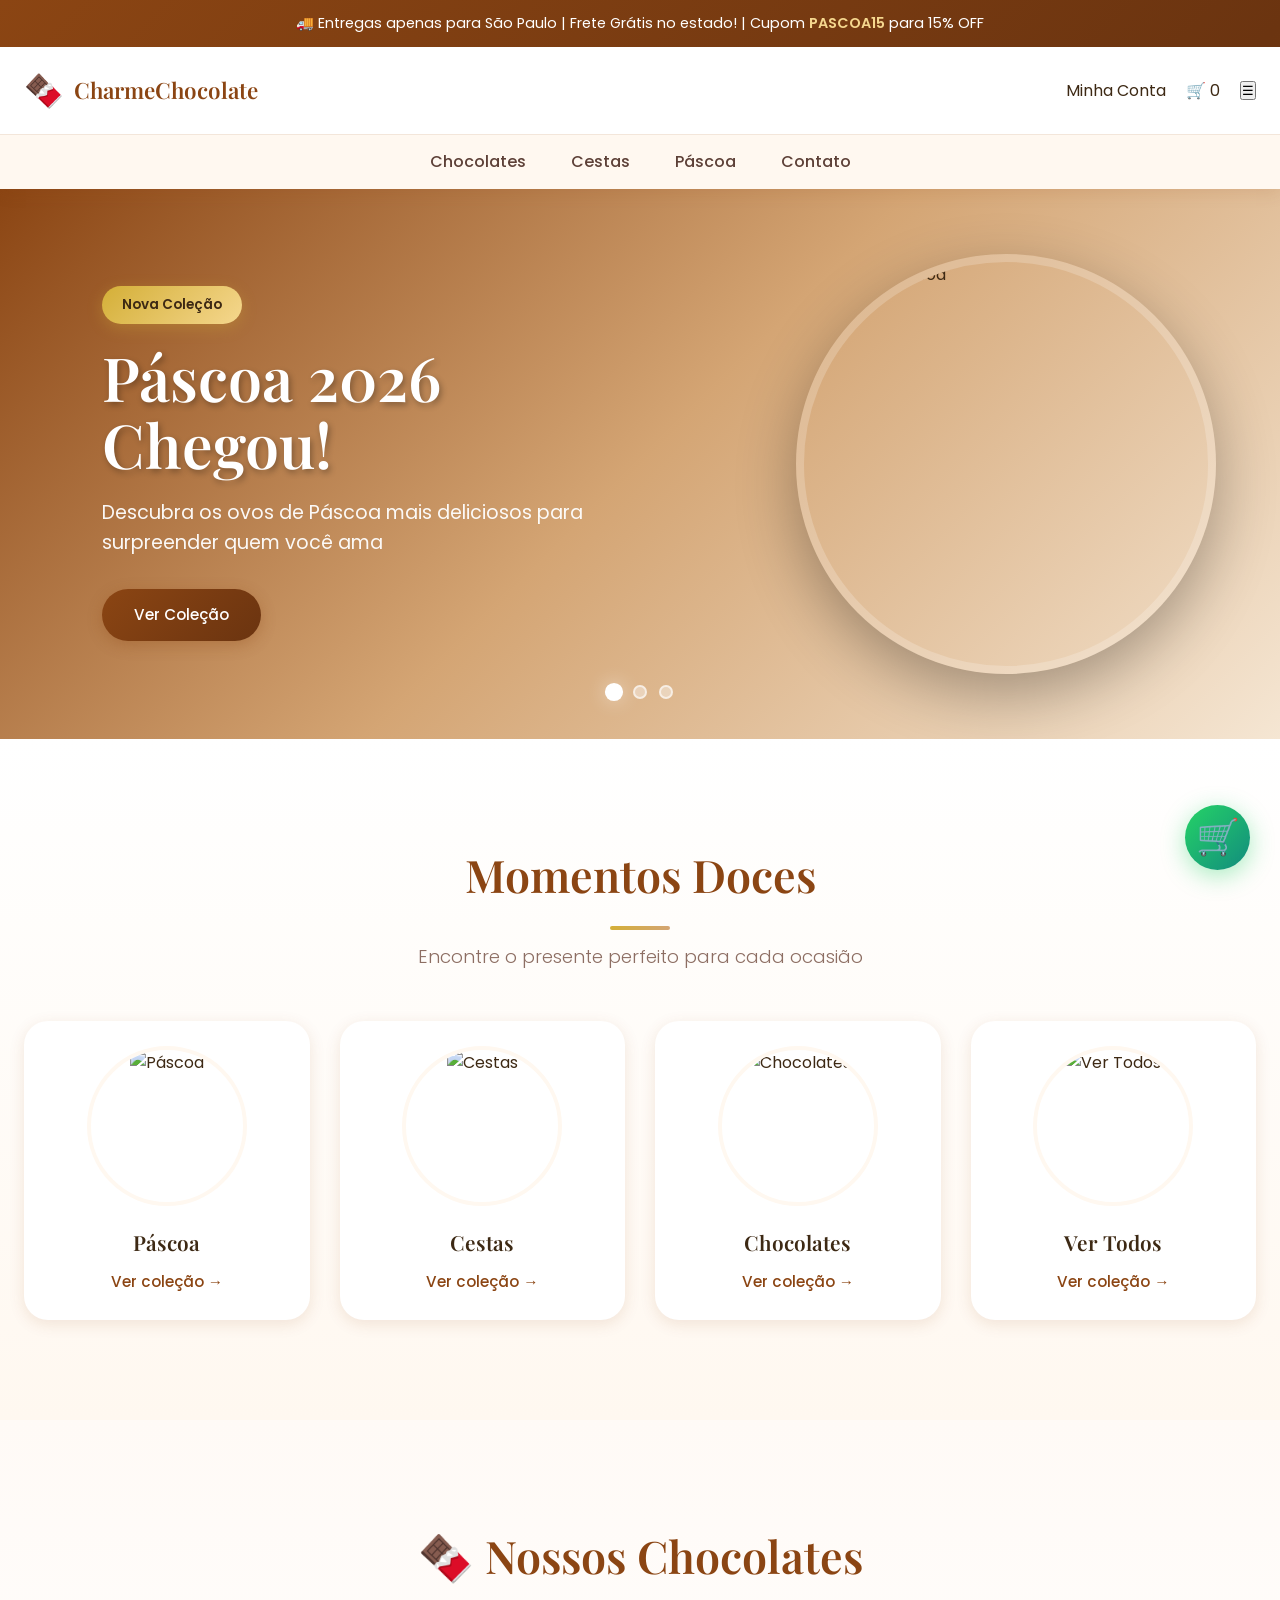
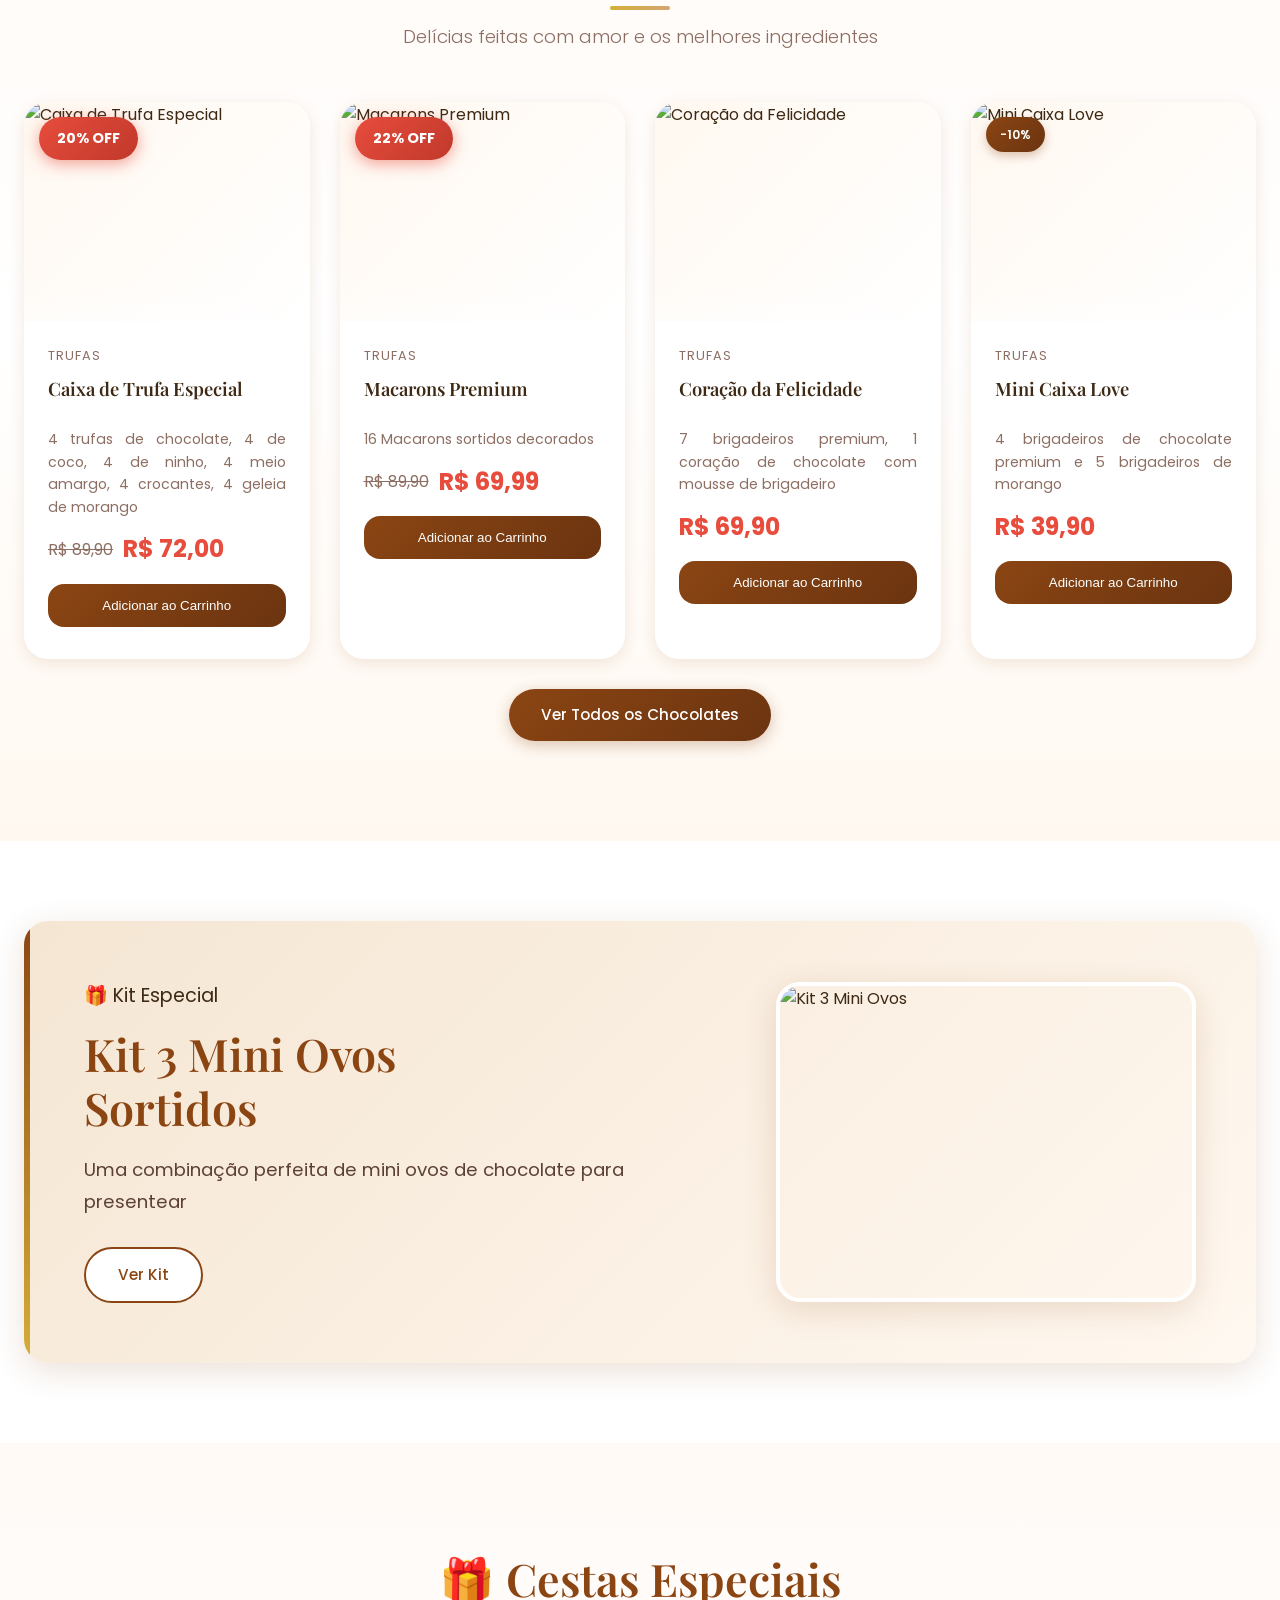
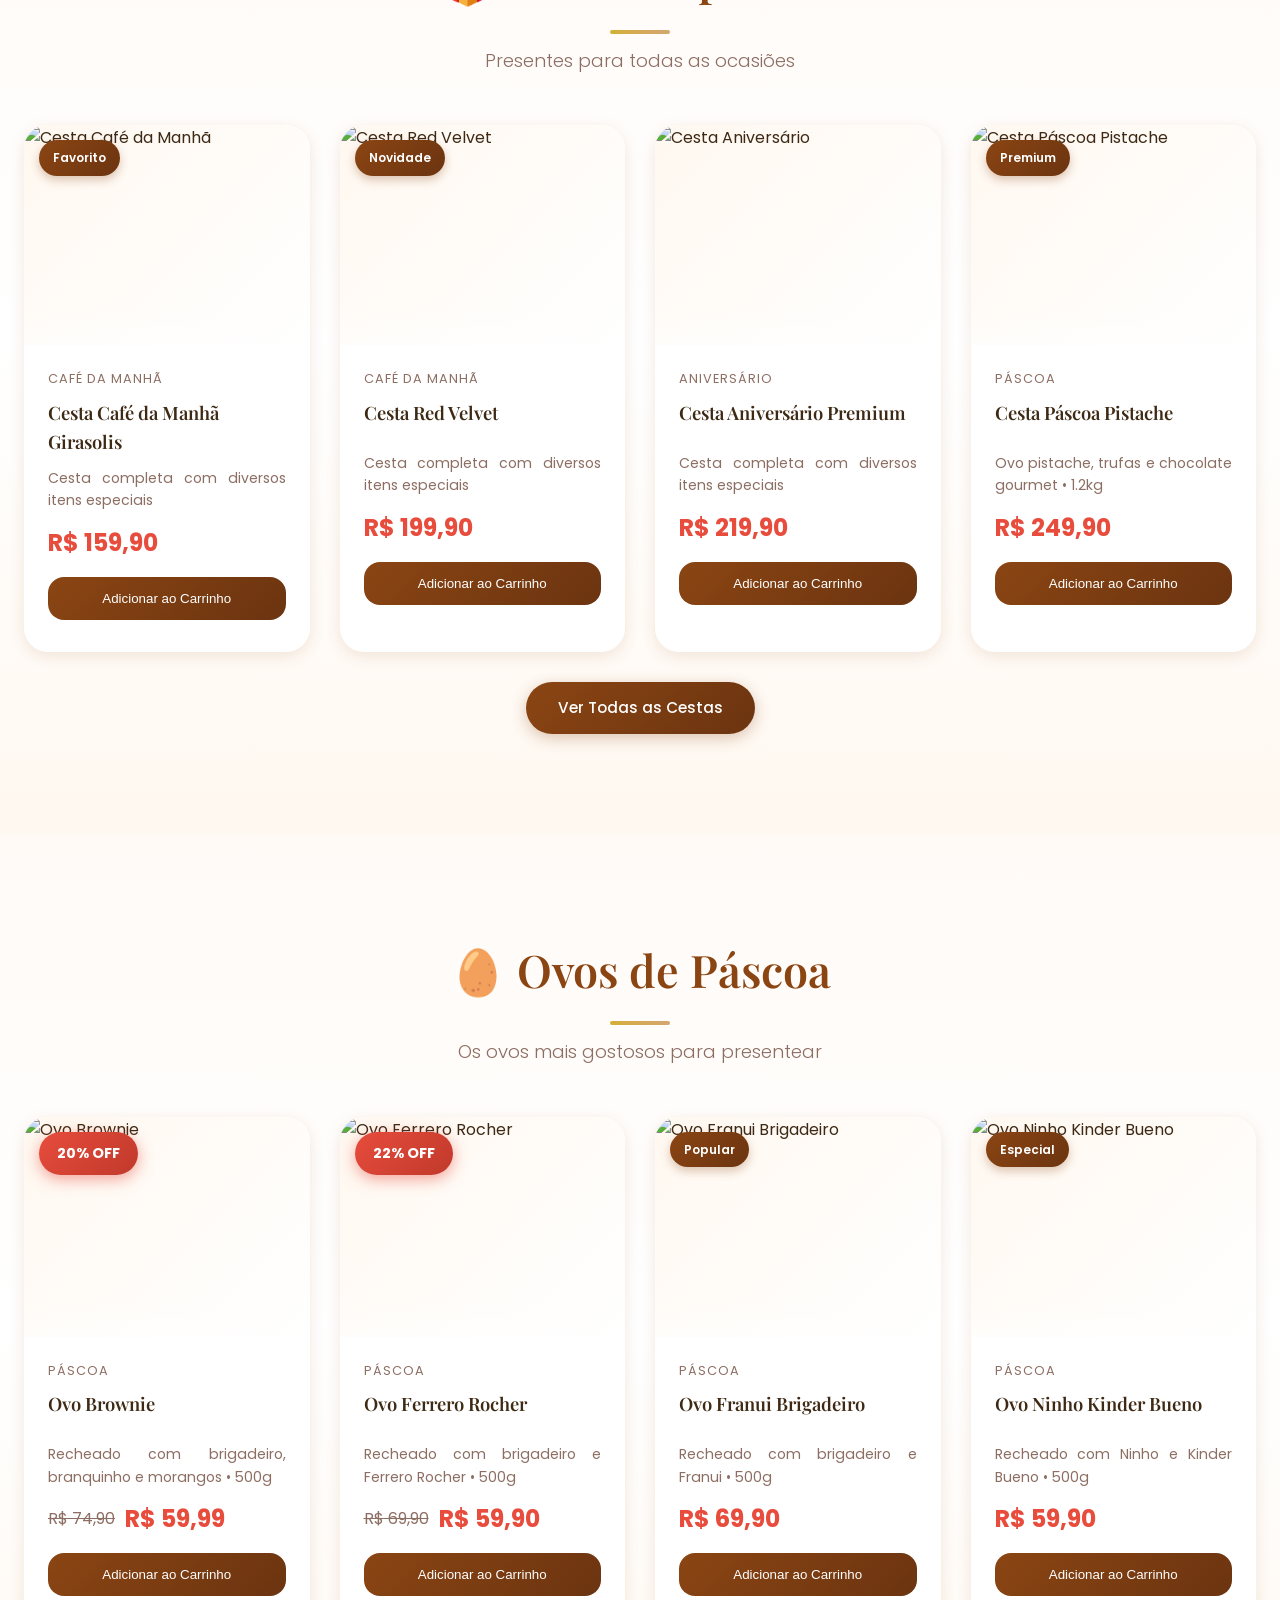
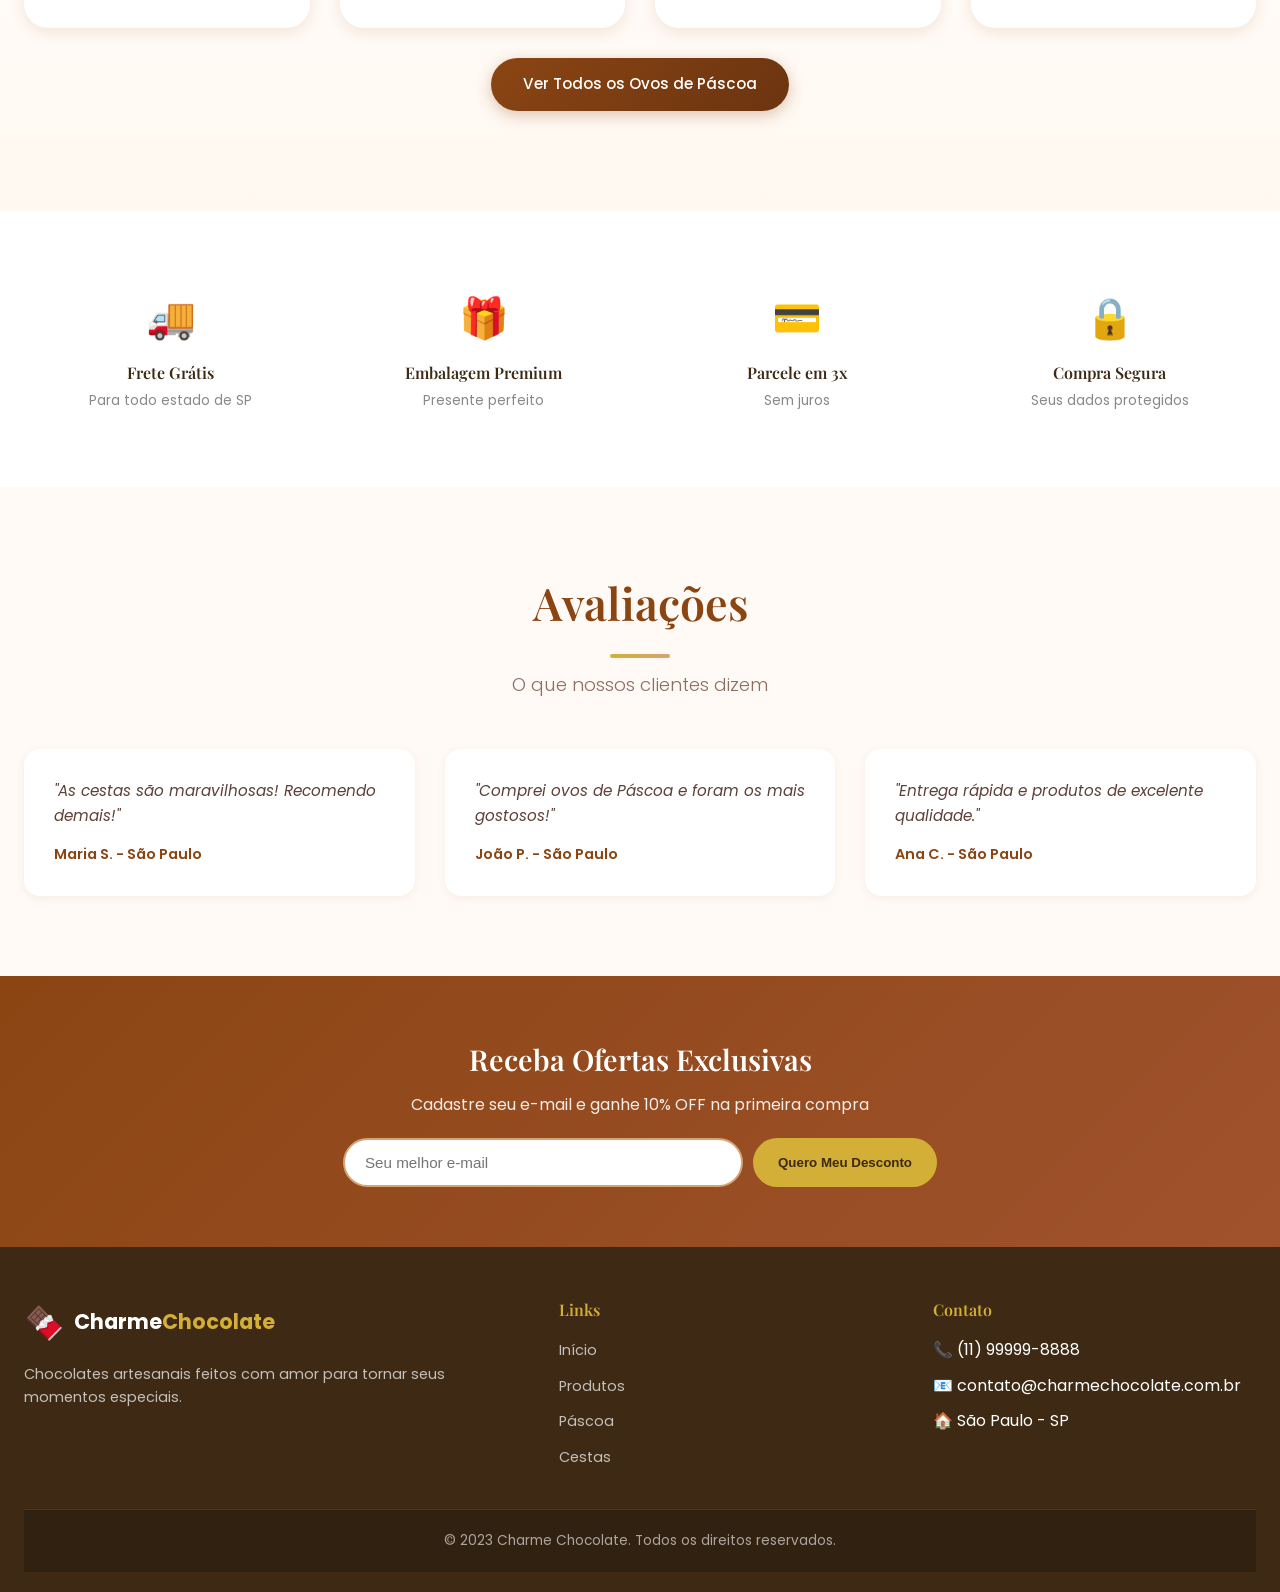
==== index.html @ 42deb54a "Add files via upload" ====
<!DOCTYPE html>
<html lang="pt-BR">
<head>
    <meta charset="UTF-8">
    <meta name="viewport" content="width=device-width, initial-scale=1.0">
    <title>Charme Chocolate - Chocolates Finos & Cestas Especiais</title>
    <link rel="preconnect" href="https://fonts.googleapis.com">
    <link rel="preconnect" href="https://fonts.gstatic.com" crossorigin>
    <link href="https://fonts.googleapis.com/css2?family=Playfair+Display:wght@400;500;600;700&family=Poppins:wght@300;400;500;600&display=swap" rel="stylesheet">
    <link rel="stylesheet" href="styles.css">
</head>
<body>
    <header class="header">
        <div class="announcement-bar">
            <p>🚚 Entregas apenas para São Paulo | Frete Grátis no estado! | Cupom <strong>PASCOA15</strong> para 15% OFF</p>
        </div>
        <nav class="nav-container">
            <div class="nav-wrapper">
                <a href="#" class="logo">
                    <span class="logo-icon">🍫</span>
                    <span class="logo-text">Charme<span>Chocolate</span></span>
                </a>
                <div class="nav-actions">
                    <span class="welcome-message" id="welcome-message"></span>
                    <a href="minha-conta.html" class="nav-link" id="account-link">Minha Conta</a>
                    <a href="checkout.html" class="cart-btn">
                        <span class="cart-icon">🛒</span>
                        <span class="cart-count">0</span>
                    </a>
                </div>
                <button class="mobile-menu-btn">☰</button>
            </div>
            <div class="categories-bar">
                <ul class="categories-list">
                    <li class="category-item">
                        <a href="produtos.html">Chocolates</a>
                        <div class="submenu">
                            <a href="produtos.html">Trufas</a>
                            <a href="produtos.html">Tabletes</a>
                            <a href="produtos.html">Bombons</a>
                            <a href="produtos.html">Bolinhas</a>
                        </div>
                    </li>
                    <li class="category-item">
                        <a href="produtos.html">Cestas</a>
                        <div class="submenu">
                            <a href="produtos.html">Café da Manhã</a>
                            <a href="produtos.html">Natal</a>
                            <a href="produtos.html">Aniversário</a>
                            <a href="produtos.html">Românticas</a>
                        </div>
                    </li>
                    <li class="category-item">
                        <a href="produtos.html">Páscoa</a>
                        <div class="submenu">
                            <a href="produtos.html">Ovos de Páscoa</a>
                            <a href="produtos.html">Infantis</a>
                            <a href="produtos.html">Adultos</a>
                        </div>
                    </li>
                    <li class="category-item">
                        <a href="https://wa.me/5511912345678?text=Ol%C3%A1%2C%20preciso%20de%20uma%20informa%C3%A7%C3%A3o" target="_blank">Contato</a>
                    </li>
                </ul>
            </div>
        </nav>
    </header>

    <main>
        <section class="hero">
            <div class="hero-slider">
                <div class="slide active" style="background: linear-gradient(135deg, #8B4513 0%, #D4A574 50%, #F5E6D3 100%);">
                    <div class="slide-content">
                        <span class="slide-tag">Nova Coleção</span>
                        <h1>Páscoa 2026<br>Chegou!</h1>
                        <p>Descubra os ovos de Páscoa mais deliciosos para surpreender quem você ama</p>
                        <a href="#pascoa" class="btn btn-primary">Ver Coleção</a>
                    </div>
                    <div class="slide-image">
                        <img src="https://i.ibb.co/tp4kdR5N/OVo-de-chocolate-ao-leite-rechado-com-brigadeiro-brawonie-e-morangos.jpg" alt="Ovos de Páscoa">
                    </div>
                </div>
                <div class="slide" style="background: linear-gradient(135deg, #C9A67A 0%, #E8D5B7 50%, #FFF8F0 100%);">
                    <div class="slide-content">
                        <span class="slide-tag">Promoção</span>
                        <h1>Cestas Especiais<br>para Momentos Únicos</h1>
                        <p>Cestas personalizadas para café da manhã, presentes e celebrações</p>
                        <a href="#cestas" class="btn btn-primary">Conhecer</a>
                    </div>
                    <div class="slide-image">
                        <img src="https://i.ibb.co/Y48Wpk7H/Cesta-de-caf-da-manha-Girasolis.jpg" alt="Cesta de café da manhã">
                    </div>
                </div>
                <div class="slide" style="background: linear-gradient(135deg, #5D3A1A 0%, #8B6914 50%, #D4AF37 100%);">
                    <div class="slide-content">
                        <span class="slide-tag">Frete Grátis</span>
                        <h1>Chocolates<br>Artesanais</h1>
                        <p>Feitos com amor e os melhores ingredientes selecionados</p>
                        <a href="#chocolates" class="btn btn-primary">Ver Produtos</a>
                    </div>
                    <div class="slide-image">
                        <img src="https://i.ibb.co/NcHGcHB/5d73167f545c861f2b3c0580bc0efead.jpg" alt="Chocolates artesanais">
                    </div>
                </div>
            </div>
            <div class="slider-dots">
                <span class="dot active"></span>
                <span class="dot"></span>
                <span class="dot"></span>
            </div>
        </section>

        <section class="categories-section">
            <div class="container">
                <h2 class="section-title">Momentos Doces</h2>
                <p class="section-subtitle">Encontre o presente perfeito para cada ocasião</p>
                <div class="categories-grid">
                    <a href="#pascoa" class="category-card">
                        <div class="category-img">
                            <img src="https://i.ibb.co/tp4kdR5N/OVo-de-chocolate-ao-leite-rechado-com-brigadeiro-brawonie-e-morangos.jpg" alt="Páscoa">
                        </div>
                        <h3>Páscoa</h3>
                        <span>Ver coleção →</span>
                    </a>
                    <a href="#cestas" class="category-card">
                        <div class="category-img">
                            <img src="https://i.ibb.co/Y48Wpk7H/Cesta-de-caf-da-manha-Girasolis.jpg" alt="Cestas">
                        </div>
                        <h3>Cestas</h3>
                        <span>Ver coleção →</span>
                    </a>
                    <a href="#chocolates" class="category-card">
                        <div class="category-img">
                            <img src="https://i.ibb.co/NcHGcHB/5d73167f545c861f2b3c0580bc0efead.jpg" alt="Chocolates">
                        </div>
                        <h3>Chocolates</h3>
                        <span>Ver coleção →</span>
                    </a>
                    <a href="produtos.html" class="category-card">
                        <div class="category-img">
                            <img src="https://i.ibb.co/8gdJtf5X/fbcf28284fb46222363f18bc35299a32.jpg" alt="Ver Todos">
                        </div>
                        <h3>Ver Todos</h3>
                        <span>Ver coleção →</span>
                    </a>
                </div>
            </div>
        </section>

        <section class="products-section" id="chocolates">
            <div class="container">
                <h2 class="section-title">🍫 Nossos Chocolates</h2>
                <p class="section-subtitle">Delícias feitas com amor e os melhores ingredientes</p>
                <div class="products-grid">
                    <div class="product-card">
                        <div class="product-badge off-badge">20% OFF</div>
                        <div class="product-img" onclick="openZoomModal(this)">
                            <img src="https://i.ibb.co/NcHGcHB/5d73167f545c861f2b3c0580bc0efead.jpg" alt="Caixa de Trufa Especial">
                        </div>
                        <div class="product-info">
                            <span class="product-category">Trufas</span>
                            <h3>Caixa de Trufa Especial</h3>
                            <p class="product-description">4 trufas de chocolate, 4 de coco, 4 de ninho, 4 meio amargo, 4 crocantes, 4 geleia de morango</p>
                            <div class="product-price">
                                <span class="price-old">R$ 89,90</span>
                                <span class="price-current">R$ 72,00</span>
                            </div>
                            <button class="btn-add-cart">Adicionar ao Carrinho</button>
                        </div>
                    </div>
                    <div class="product-card">
                        <div class="product-badge off-badge">22% OFF</div>
                        <div class="product-img" onclick="openZoomModal(this)">
                            <img src="https://i.ibb.co/d4wm4JsY/20bbf216cd22044474cfdeea08b67ba0.jpg" alt="Macarons Premium">
                        </div>
                        <div class="product-info">
                            <span class="product-category">Trufas</span>
                            <h3>Macarons Premium</h3>
                            <p class="product-description">16 Macarons sortidos decorados</p>
                            <div class="product-price">
                                <span class="price-old">R$ 89,90</span>
                                <span class="price-current">R$ 69,99</span>
                            </div>
                            <button class="btn-add-cart">Adicionar ao Carrinho</button>
                        </div>
                    </div>
                    <div class="product-card">
                        <div class="product-img" onclick="openZoomModal(this)">
                            <img src="https://i.ibb.co/99BMwfX9/802a53e4db33a34d79c2ce72cd7e2107.jpg" alt="Coração da Felicidade">
                        </div>
                        <div class="product-info">
                            <span class="product-category">Trufas</span>
                            <h3>Coração da Felicidade</h3>
                            <p class="product-description">7 brigadeiros premium, 1 coração de chocolate com mousse de brigadeiro</p>
                            <div class="product-price">
                                <span class="price-current">R$ 69,90</span>
                            </div>
                            <button class="btn-add-cart">Adicionar ao Carrinho</button>
                        </div>
                    </div>
                    <div class="product-card">
                        <div class="product-badge">-10%</div>
                        <div class="product-img" onclick="openZoomModal(this)">
                            <img src="https://i.ibb.co/8gdJtf5X/fbcf28284fb46222363f18bc35299a32.jpg" alt="Mini Caixa Love">
                        </div>
                        <div class="product-info">
                            <span class="product-category">Trufas</span>
                            <h3>Mini Caixa Love</h3>
                            <p class="product-description">4 brigadeiros de chocolate premium e 5 brigadeiros de morango</p>
                            <div class="product-price">
                                <span class="price-current">R$ 39,90</span>
                            </div>
                            <button class="btn-add-cart">Adicionar ao Carrinho</button>
                        </div>
                    </div>
                </div>
                <div style="text-align: center; margin-top: 30px;">
                    <a href="produtos.html" class="btn btn-primary">Ver Todos os Chocolates</a>
                </div>
            </div>
        </section>

        <section class="special-section">
            <div class="container">
                <div class="special-banner">
                    <div class="special-content">
                        <span class="special-tag">🎁 Kit Especial</span>
                        <h2>Kit 3 Mini Ovos<br>Sortidos</h2>
                        <p>Uma combinação perfeita de mini ovos de chocolate para presentear</p>
                        <a href="produtos.html" class="btn btn-secondary">Ver Kit</a>
                    </div>
                    <div class="special-image">
                        <img src="https://i.ibb.co/JgZHT5z/Kit-3-mini-ovos-de-pascoa.jpg" alt="Kit 3 Mini Ovos">
                    </div>
                </div>
            </div>
        </section>

        <section class="products-section" id="cestas">
            <div class="container">
                <h2 class="section-title">🎁 Cestas Especiais</h2>
                <p class="section-subtitle">Presentes para todas as ocasiões</p>
                <div class="products-grid">
                    <div class="product-card">
                        <div class="product-badge">Favorito</div>
                        <div class="product-img" onclick="openZoomModal(this)">
                            <img src="https://i.ibb.co/Y48Wpk7H/Cesta-de-caf-da-manha-Girasolis.jpg" alt="Cesta Café da Manhã">
                        </div>
                        <div class="product-info">
                            <span class="product-category">Café da Manhã</span>
                            <h3>Cesta Café da Manhã Girasolis</h3>
                            <p class="product-description">Cesta completa com diversos itens especiais</p>
                            <div class="product-price">
                                <span class="price-current">R$ 159,90</span>
                            </div>
                            <button class="btn-add-cart">Adicionar ao Carrinho</button>
                        </div>
                    </div>
                    <div class="product-card">
                        <div class="product-badge">Novidade</div>
                        <div class="product-img" onclick="openZoomModal(this)">
                            <img src="https://i.ibb.co/Tq4G69Fx/Cesta-de-caf-da-manha-redvelvet.jpg" alt="Cesta Red Velvet">
                        </div>
                        <div class="product-info">
                            <span class="product-category">Café da Manhã</span>
                            <h3>Cesta Red Velvet</h3>
                            <p class="product-description">Cesta completa com diversos itens especiais</p>
                            <div class="product-price">
                                <span class="price-current">R$ 199,90</span>
                            </div>
                            <button class="btn-add-cart">Adicionar ao Carrinho</button>
                        </div>
                    </div>
                    <div class="product-card">
                        <div class="product-img" onclick="openZoomModal(this)">
                            <img src="https://i.ibb.co/6cBLwncb/Cesta-de-aniversario-com-bolo-personalizado.jpg" alt="Cesta Aniversário">
                        </div>
                        <div class="product-info">
                            <span class="product-category">Aniversário</span>
                            <h3>Cesta Aniversário Premium</h3>
                            <p class="product-description">Cesta completa com diversos itens especiais</p>
                            <div class="product-price">
                                <span class="price-current">R$ 219,90</span>
                            </div>
                            <button class="btn-add-cart">Adicionar ao Carrinho</button>
                        </div>
                    </div>
                    <div class="product-card">
                        <div class="product-badge">Premium</div>
                        <div class="product-img" onclick="openZoomModal(this)">
                            <img src="https://i.ibb.co/8LLc5fTp/Cesta-de-pascoa-pistache.jpg" alt="Cesta Páscoa Pistache">
                        </div>
                        <div class="product-info">
                            <span class="product-category">Páscoa</span>
                            <h3>Cesta Páscoa Pistache</h3>
                            <p class="product-description">Ovo pistache, trufas e chocolate gourmet • 1.2kg</p>
                            <div class="product-price">
                                <span class="price-current">R$ 249,90</span>
                            </div>
                            <button class="btn-add-cart">Adicionar ao Carrinho</button>
                        </div>
                    </div>
                </div>
                <div style="text-align: center; margin-top: 30px;">
                    <a href="produtos.html" class="btn btn-primary">Ver Todas as Cestas</a>
                </div>
            </div>
        </section>

        <section class="products-section" id="pascoa">
            <div class="container">
                <h2 class="section-title">🥚 Ovos de Páscoa</h2>
                <p class="section-subtitle">Os ovos mais gostosos para presentear</p>
                <div class="products-grid">
                    <div class="product-card">
                        <div class="product-badge off-badge">20% OFF</div>
                        <div class="product-img" onclick="openZoomModal(this)">
                            <img src="https://i.ibb.co/tp4kdR5N/OVo-de-chocolate-ao-leite-rechado-com-brigadeiro-brawonie-e-morangos.jpg" alt="Ovo Brownie">
                        </div>
                        <div class="product-info">
                            <span class="product-category">Páscoa</span>
                            <h3>Ovo Brownie</h3>
                            <p class="product-description">Recheado com brigadeiro, branquinho e morangos • 500g</p>
                            <div class="product-price">
                                <span class="price-old">R$ 74,90</span>
                                <span class="price-current">R$ 59,99</span>
                            </div>
                            <button class="btn-add-cart">Adicionar ao Carrinho</button>
                        </div>
                    </div>
                    <div class="product-card">
                        <div class="product-badge off-badge">22% OFF</div>
                        <div class="product-img" onclick="openZoomModal(this)">
                            <img src="https://i.ibb.co/JjC2VpQF/Ovo-de-chocolate-ao-leite-rechado-com-brigadeiro-e-ferreiro-rocher.jpg" alt="Ovo Ferrero Rocher">
                        </div>
                        <div class="product-info">
                            <span class="product-category">Páscoa</span>
                            <h3>Ovo Ferrero Rocher</h3>
                            <p class="product-description">Recheado com brigadeiro e Ferrero Rocher • 500g</p>
                            <div class="product-price">
                                <span class="price-old">R$ 69,90</span>
                                <span class="price-current">R$ 59,90</span>
                            </div>
                            <button class="btn-add-cart">Adicionar ao Carrinho</button>
                        </div>
                    </div>
                    <div class="product-card">
                        <div class="product-badge">Popular</div>
                        <div class="product-img" onclick="openZoomModal(this)">
                            <img src="https://i.ibb.co/sv8tBY1b/Ovo-de-chocolate-ao-leite-rechado-com-brigadeiro-e-franui.jpg" alt="Ovo Franui Brigadeiro">
                        </div>
                        <div class="product-info">
                            <span class="product-category">Páscoa</span>
                            <h3>Ovo Franui Brigadeiro</h3>
                            <p class="product-description">Recheado com brigadeiro e Franui • 500g</p>
                            <div class="product-price">
                                <span class="price-current">R$ 69,90</span>
                            </div>
                            <button class="btn-add-cart">Adicionar ao Carrinho</button>
                        </div>
                    </div>
                    <div class="product-card">
                        <div class="product-badge">Especial</div>
                        <div class="product-img" onclick="openZoomModal(this)">
                            <img src="https://i.ibb.co/3m7xLg73/Ovo-de-chocolate-ao-leite-rechado-com-ninho-e-kinder-bueno.jpg" alt="Ovo Ninho Kinder Bueno">
                        </div>
                        <div class="product-info">
                            <span class="product-category">Páscoa</span>
                            <h3>Ovo Ninho Kinder Bueno</h3>
                            <p class="product-description">Recheado com Ninho e Kinder Bueno • 500g</p>
                            <div class="product-price">
                                <span class="price-current">R$ 59,90</span>
                            </div>
                            <button class="btn-add-cart">Adicionar ao Carrinho</button>
                        </div>
                    </div>
                </div>
                <div style="text-align: center; margin-top: 30px;">
                    <a href="produtos.html" class="btn btn-primary">Ver Todos os Ovos de Páscoa</a>
                </div>
            </div>
        </section>

        <section class="features-section">
            <div class="container">
                <div class="features-grid">
                    <div class="feature-card">
                        <span class="feature-icon">🚚</span>
                        <h3>Frete Grátis</h3>
                        <p>Para todo estado de SP</p>
                    </div>
                    <div class="feature-card">
                        <span class="feature-icon">🎁</span>
                        <h3>Embalagem Premium</h3>
                        <p>Presente perfeito</p>
                    </div>
                    <div class="feature-card">
                        <span class="feature-icon">💳</span>
                        <h3>Parcele em 3x</h3>
                        <p>Sem juros</p>
                    </div>
                    <div class="feature-card">
                        <span class="feature-icon">🔒</span>
                        <h3>Compra Segura</h3>
                        <p>Seus dados protegidos</p>
                    </div>
                </div>
            </div>
        </section>

        <section class="testimonials-section">
            <div class="container">
                <h2 class="section-title">Avaliações</h2>
                <p class="section-subtitle">O que nossos clientes dizem</p>
                <div class="testimonials-grid">
                    <div class="testimonial-card">
                        <p>"As cestas são maravilhosas! Recomendo demais!"</p>
                        <div class="testimonial-author">Maria S. - São Paulo</div>
                    </div>
                    <div class="testimonial-card">
                        <p>"Comprei ovos de Páscoa e foram os mais gostosos!"</p>
                        <div class="testimonial-author">João P. - São Paulo</div>
                    </div>
                    <div class="testimonial-card">
                        <p>"Entrega rápida e produtos de excelente qualidade."</p>
                        <div class="testimonial-author">Ana C. - São Paulo</div>
                    </div>
                </div>
            </div>
        </section>

        <section class="newsletter-section">
            <div class="container">
                <div class="newsletter-box">
                    <h2>Receba Ofertas Exclusivas</h2>
                    <p>Cadastre seu e-mail e ganhe 10% OFF na primeira compra</p>
                    <form class="newsletter-form">
                        <input type="email" placeholder="Seu melhor e-mail">
                        <button type="submit">Quero Meu Desconto</button>
                    </form>
                </div>
            </div>
        </section>
    </main>

    <footer class="footer">
        <div class="container">
            <div class="footer-grid">
                <div class="footer-column">
                    <div class="footer-logo">
                        <span class="logo-icon">🍫</span>
                        <span class="logo-text">Charme<span>Chocolate</span></span>
                    </div>
                    <p>Chocolates artesanais feitos com amor para tornar seus momentos especiais.</p>
                </div>
                <div class="footer-column">
                    <h4>Links</h4>
                    <ul>
                        <li><a href="index.html">Início</a></li>
                        <li><a href="produtos.html">Produtos</a></li>
                        <li><a href="produtos.html#pascoa">Páscoa</a></li>
                        <li><a href="produtos.html#cestas">Cestas</a></li>
                    </ul>
                </div>
                <div class="footer-column">
                    <h4>Contato</h4>
                    <ul>
                        <li>📞 (11) 99999-8888</li>
                        <li>📧 contato@charmechocolate.com.br</li>
                        <li>🏠 São Paulo - SP</li>
                    </ul>
                </div>
            </div>
            <div class="footer-bottom">
                <p>© 2023 Charme Chocolate. Todos os direitos reservados.</p>
            </div>
        </div>
    </footer>

    <div class="whatsapp-btn">
        <a href="checkout.html">
            <span>🛒</span>
            <span class="cart-count-badge" id="floating-cart-count">0</span>
        </a>
    </div>

    <div class="image-zoom-modal" id="image-zoom-modal" onclick="closeZoomModal(event)">
        <div class="image-zoom-content" onclick="event.stopPropagation()">
            <button class="image-zoom-close" onclick="closeZoomModal()">×</button>
            <img src="" alt="Produto ampliado" id="zoom-image">
            <div class="image-zoom-info">
                <h3 id="zoom-product-name"></h3>
                <p id="zoom-product-price"></p>
            </div>
        </div>
    </div>

    <script src="script.js"></script>
</body>
</html>
---- styles.css ----
:root {
    --primary: #8B4513;
    --primary-dark: #6B3410;
    --primary-light: #A0522D;
    --secondary: #D4A574;
    --accent: #C9A67A;
    --gold: #D4AF37;
    --gold-light: #F5D78E;
    --pink: #E8B4B8;
    --pink-light: #FFF0F2;
    --cream: #F5E6D3;
    --cream-light: #FFFBF5;
    --brown-light: #A67B5B;
    --text-dark: #3D2914;
    --text-medium: #5D4037;
    --text-light: #8D6E63;
    --white: #FFFFFF;
    --bg-light: #FFFAF6;
    --bg-cream: #FFF8F0;
    --shadow-sm: 0 2px 8px rgba(139, 69, 19, 0.08);
    --shadow-md: 0 4px 16px rgba(139, 69, 19, 0.12);
    --shadow-lg: 0 8px 32px rgba(139, 69, 19, 0.16);
    --shadow-hover: 0 12px 40px rgba(139, 69, 19, 0.2);
    --radius-sm: 8px;
    --radius-md: 16px;
    --radius-lg: 24px;
    --radius-full: 50px;
    --transition: all 0.4s cubic-bezier(0.25, 0.46, 0.45, 0.94);
}

* {
    margin: 0;
    padding: 0;
    box-sizing: border-box;
}

html {
    scroll-behavior: smooth;
    margin: 0;
    padding: 0;
}

body {
    font-family: 'Poppins', sans-serif;
    color: var(--text-dark);
    background: var(--bg-light);
    line-height: 1.6;
    overflow-x: hidden;
}

::-webkit-scrollbar {
    width: 8px;
}

::-webkit-scrollbar-track {
    background: var(--bg-light);
}

::-webkit-scrollbar-thumb {
    background: var(--secondary);
    border-radius: 4px;
}

::-webkit-scrollbar-thumb:hover {
    background: var(--primary);
}

h1, h2, h3, h4 {
    font-family: 'Playfair Display', serif;
    font-weight: 600;
}

a {
    text-decoration: none;
    color: inherit;
}

ul {
    list-style: none;
}

img {
    max-width: 100%;
    height: auto;
}

.container {
    max-width: 1280px;
    margin: 0 auto;
    padding: 0 24px;
}

.btn {
    display: inline-flex;
    align-items: center;
    justify-content: center;
    gap: 8px;
    padding: 14px 32px;
    border-radius: var(--radius-full);
    font-weight: 500;
    font-size: 0.95rem;
    cursor: pointer;
    transition: var(--transition);
    border: none;
    text-align: center;
    position: relative;
    overflow: hidden;
}

.btn::before {
    content: '';
    position: absolute;
    top: 0;
    left: -100%;
    width: 100%;
    height: 100%;
    background: linear-gradient(90deg, transparent, rgba(255,255,255,0.2), transparent);
    transition: left 0.5s ease;
}

.btn:hover::before {
    left: 100%;
}

.btn-primary {
    background: linear-gradient(135deg, var(--primary) 0%, var(--primary-dark) 100%);
    color: var(--white);
    box-shadow: 0 4px 15px rgba(139, 69, 19, 0.3);
}

.btn-primary:hover {
    transform: translateY(-3px);
    box-shadow: 0 8px 25px rgba(139, 69, 19, 0.4);
}

.btn-secondary {
    background: var(--white);
    color: var(--primary);
    border: 2px solid var(--primary);
}

.btn-secondary:hover {
    background: var(--primary);
    color: var(--white);
    transform: translateY(-2px);
}

.header {
    position: relative;
    z-index: 1000;
    background: var(--white);
    box-shadow: var(--shadow-md);
}

.announcement-bar {
    background: linear-gradient(135deg, var(--primary) 0%, var(--primary-dark) 50%, var(--primary) 100%);
    background-size: 200% 100%;
    animation: shimmer 4s ease-in-out infinite;
    padding: 12px;
    text-align: center;
    color: var(--white);
    font-size: 0.9rem;
    font-weight: 400;
}

@keyframes shimmer {
    0%, 100% { background-position: 0% 50%; }
    50% { background-position: 100% 50%; }
}

.announcement-bar strong {
    color: var(--gold-light);
    font-weight: 600;
}

.nav-container {
    background: var(--white);
}

.nav-actions {
    margin-left: auto;
    display: flex;
    align-items: center;
    gap: 20px;
}

.welcome-message {
    color: var(--primary);
    font-weight: 500;
    font-size: 0.9rem;
}

.categories-bar {
    background: var(--bg-cream);
    border-top: 1px solid rgba(139, 69, 19, 0.1);
    padding: 0;
}

.categories-list {
    display: flex;
    justify-content: center;
    gap: 5px;
    max-width: 1280px;
    margin: 0 auto;
}

.category-item {
    position: relative;
}

.category-item > a {
    display: block;
    padding: 14px 20px;
    font-weight: 500;
    color: var(--text-medium);
    transition: var(--transition);
    white-space: nowrap;
}

.category-item > a:hover {
    color: var(--primary);
    background: rgba(139, 69, 19, 0.05);
}

.submenu {
    position: absolute;
    top: 100%;
    left: 0;
    background: var(--white);
    box-shadow: var(--shadow-lg);
    border-radius: var(--radius-md);
    padding: 15px 0;
    min-width: 200px;
    opacity: 0;
    visibility: hidden;
    transform: translateY(10px);
    transition: var(--transition);
    z-index: 100;
}

.category-item:hover .submenu {
    opacity: 1;
    visibility: visible;
    transform: translateY(0);
}

.submenu a {
    display: block;
    padding: 10px 20px;
    color: var(--text-medium);
    transition: var(--transition);
}

.submenu a:hover {
    background: var(--bg-cream);
    color: var(--primary);
}

.nav-wrapper {
    display: flex;
    align-items: center;
    justify-content: space-between;
    padding: 18px 24px;
    max-width: 1280px;
    margin: 0 auto;
    gap: 20px;
}

.logo {
    display: flex;
    align-items: center;
    gap: 10px;
    font-size: 1.4rem;
    font-weight: 600;
    color: var(--primary);
}

.logo-icon {
    font-size: 2rem;
}

.logo span:last-child {
    font-family: 'Playfair Display', serif;
}



.hero {
    position: relative;
    overflow: hidden;
}

.hero-slider {
    position: relative;
    height: 550px;
}

.slide {
    position: absolute;
    top: 0;
    left: 0;
    width: 100%;
    height: 100%;
    display: flex;
    align-items: center;
    padding: 0 8%;
    opacity: 0;
    transition: opacity 1s ease;
}

.slide.active {
    opacity: 1;
}

.slide-content {
    flex: 1;
    max-width: 600px;
    z-index: 2;
}

.slide-tag {
    display: inline-block;
    background: linear-gradient(135deg, var(--gold) 0%, var(--gold-light) 100%);
    color: var(--text-dark);
    padding: 8px 20px;
    border-radius: var(--radius-full);
    font-size: 0.85rem;
    font-weight: 600;
    margin-bottom: 20px;
    box-shadow: 0 4px 15px rgba(212, 175, 55, 0.3);
}

.slide-content h1 {
    font-size: 3.8rem;
    line-height: 1.1;
    margin-bottom: 20px;
    color: var(--white);
    text-shadow: 2px 3px 6px rgba(0,0,0,0.3);
}

.slide-content p {
    font-size: 1.2rem;
    color: var(--white);
    margin-bottom: 30px;
    opacity: 0.95;
    max-width: 500px;
}

.slide-image {
    position: absolute;
    right: 5%;
    width: 420px;
    height: 420px;
    border-radius: 50%;
    overflow: hidden;
    box-shadow: 0 20px 60px rgba(0,0,0,0.3);
    border: 8px solid rgba(255,255,255,0.2);
}

.slide-image img {
    width: 100%;
    height: 100%;
    object-fit: cover;
}

.slider-dots {
    position: absolute;
    bottom: 40px;
    left: 50%;
    transform: translateX(-50%);
    display: flex;
    gap: 12px;
    z-index: 10;
}

.dot {
    width: 14px;
    height: 14px;
    border-radius: 50%;
    background: rgba(255,255,255,0.4);
    cursor: pointer;
    transition: var(--transition);
    border: 2px solid rgba(255,255,255,0.6);
}

.dot.active {
    background: var(--white);
    transform: scale(1.3);
    box-shadow: 0 0 15px rgba(255,255,255,0.5);
}

.section-title {
    text-align: center;
    font-size: 2.8rem;
    color: var(--primary);
    margin-bottom: 12px;
    position: relative;
}

.section-title::after {
    content: '';
    display: block;
    width: 60px;
    height: 4px;
    background: linear-gradient(90deg, var(--gold) 0%, var(--secondary) 100%);
    margin: 15px auto 0;
    border-radius: 2px;
}

.section-subtitle {
    text-align: center;
    color: var(--text-light);
    font-size: 1.15rem;
    margin-bottom: 50px;
    font-weight: 300;
}

.categories-section {
    padding: 100px 0;
    background: linear-gradient(180deg, var(--white) 0%, var(--bg-cream) 100%);
}

.categories-grid {
    display: grid;
    grid-template-columns: repeat(4, 1fr);
    gap: 30px;
}

.category-card {
    text-align: center;
    padding: 25px;
    border-radius: var(--radius-lg);
    background: var(--white);
    transition: var(--transition);
    box-shadow: var(--shadow-md);
}

.category-card:hover {
    transform: translateY(-12px);
    box-shadow: var(--shadow-hover);
}

.category-img {
    width: 160px;
    height: 160px;
    margin: 0 auto 20px;
    border-radius: 50%;
    overflow: hidden;
    border: 4px solid var(--bg-cream);
    transition: var(--transition);
}

.category-img img {
    width: 100%;
    height: 100%;
    object-fit: cover;
    transition: var(--transition);
}

.category-card:hover .category-img {
    border-color: var(--gold);
    box-shadow: 0 8px 25px rgba(212, 175, 55, 0.3);
}

.category-card:hover .category-img img {
    transform: scale(1.15);
}

.category-card h3 {
    font-size: 1.3rem;
    color: var(--text-dark);
    margin-bottom: 10px;
    transition: var(--transition);
}

.category-card:hover h3 {
    color: var(--primary);
}

.category-card span {
    color: var(--primary);
    font-size: 0.95rem;
    font-weight: 500;
    transition: var(--transition);
}

.category-card:hover span {
    color: var(--gold);
}

.products-section {
    padding: 100px 0;
    background: linear-gradient(180deg, var(--bg-light) 0%, var(--white) 50%, var(--bg-cream) 100%);
}

.products-grid {
    display: grid;
    grid-template-columns: repeat(4, 1fr);
    gap: 30px;
}

.product-card {
    background: var(--white);
    border-radius: var(--radius-lg);
    overflow: hidden;
    box-shadow: var(--shadow-md);
    transition: var(--transition);
    position: relative;
}

.product-card:hover {
    transform: translateY(-8px);
    box-shadow: var(--shadow-hover);
}

.product-badge {
    position: absolute;
    top: 15px;
    left: 15px;
    background: linear-gradient(135deg, var(--primary) 0%, var(--primary-dark) 100%);
    color: var(--white);
    padding: 8px 14px;
    border-radius: var(--radius-full);
    font-size: 0.75rem;
    font-weight: 600;
    z-index: 2;
    box-shadow: 0 4px 10px rgba(139, 69, 19, 0.3);
}

.product-badge.off-badge {
    background: linear-gradient(135deg, #e74c3c 0%, #c0392b 100%);
    padding: 10px 18px;
    font-size: 0.9rem;
    font-weight: 700;
    box-shadow: 0 4px 15px rgba(231, 76, 60, 0.5);
}

.product-img {
    height: 220px;
    overflow: hidden;
    background: linear-gradient(135deg, var(--bg-cream) 0%, var(--white) 100%);
    position: relative;
}

.product-img::after {
    content: '';
    position: absolute;
    bottom: 0;
    left: 0;
    right: 0;
    height: 40px;
    background: linear-gradient(transparent, rgba(255,255,255,0.5));
    pointer-events: none;
}

.product-img img {
    width: 100%;
    height: 100%;
    object-fit: cover;
    transition: transform 0.5s ease;
}

.product-card:hover .product-img img {
    transform: scale(1.1);
}

.product-info {
    padding: 24px;
    display: flex;
    flex-direction: column;
    min-height: 180px;
}

.product-info > * {
    margin-bottom: 8px;
}

.product-info .btn-add-cart {
    margin-top: auto;
}

.product-info h3 {
    font-size: 1.1rem;
    color: var(--text-dark);
    margin-bottom: 8px;
    min-height: 44px;
}

.product-description {
    font-size: 0.85rem;
    color: var(--text-light);
    margin-bottom: 12px;
    line-height: 1.5;
    flex-grow: 1;
}

.product-description .weight {
    color: var(--primary);
    font-weight: 600;
}

.product-category {
    display: block;
    font-size: 0.8rem;
    color: var(--text-light);
    text-transform: uppercase;
    letter-spacing: 1px;
    margin-bottom: 8px;
    min-height: 20px;
}

.product-info h3 {
    font-size: 1.15rem;
    color: var(--text-dark);
    margin-bottom: 10px;
    min-height: 44px;
    font-weight: 600;
    transition: var(--transition);
}

.product-card:hover .product-info h3 {
    color: var(--primary);
}

.product-description {
    font-size: 0.88rem;
    color: var(--text-light);
    margin-bottom: 12px;
    line-height: 1.6;
    text-align: justify;
    flex-grow: 1;
}

.product-description .weight {
    color: var(--primary);
    font-weight: 600;
}

.product-price {
    display: flex;
    align-items: center;
    gap: 10px;
    margin-bottom: 15px;
    min-height: 30px;
}

.price-current {
    font-size: 1.3rem;
    font-weight: 700;
    color: var(--primary);
}

.product-card:hover .price-current {
    color: var(--gold);
}

.price-old {
    font-size: 1rem;
    color: var(--text-light);
    text-decoration: line-through;
}

.price-current {
    font-size: 1.5rem;
    font-weight: 700;
    color: #e74c3c;
}

.btn-add-cart {
    width: 100%;
    padding: 14px;
    background: linear-gradient(135deg, var(--primary) 0%, var(--primary-dark) 100%);
    color: var(--white);
    border: none;
    border-radius: var(--radius-md);
    font-weight: 500;
    cursor: pointer;
    transition: var(--transition);
    position: relative;
    overflow: hidden;
}

.btn-add-cart::before {
    content: '';
    position: absolute;
    top: 0;
    left: -100%;
    width: 100%;
    height: 100%;
    background: linear-gradient(90deg, transparent, rgba(255,255,255,0.2), transparent);
    transition: left 0.5s ease;
}

.btn-add-cart:hover {
    background: linear-gradient(135deg, var(--primary-light) 0%, var(--primary) 100%);
    transform: translateY(-2px);
    box-shadow: 0 6px 20px rgba(139, 69, 19, 0.3);
}

.btn-add-cart:hover::before {
    left: 100%;
}

.special-section {
    padding: 80px 0;
    background: var(--white);
}

.special-banner {
    display: flex;
    align-items: center;
    background: linear-gradient(135deg, var(--cream) 0%, var(--bg-cream) 100%);
    border-radius: var(--radius-lg);
    overflow: hidden;
    padding: 60px;
    gap: 50px;
    position: relative;
    box-shadow: var(--shadow-lg);
}

.special-banner::before {
    content: '';
    position: absolute;
    top: 0;
    left: 0;
    width: 6px;
    height: 100%;
    background: linear-gradient(180deg, var(--primary), var(--gold));
}

.special-content {
    flex: 1;
}

.special-tag {
    display: inline-block;
    font-size: 1.2rem;
    margin-bottom: 15px;
}

.special-content h2 {
    font-size: 2.8rem;
    color: var(--primary);
    margin-bottom: 20px;
    line-height: 1.2;
}

.special-content p {
    color: var(--text-medium);
    font-size: 1.15rem;
    margin-bottom: 30px;
    line-height: 1.7;
}

.special-image {
    width: 420px;
    height: 320px;
    border-radius: var(--radius-lg);
    overflow: hidden;
    box-shadow: var(--shadow-lg);
    border: 4px solid var(--white);
}

.special-image img {
    width: 100%;
    height: 100%;
    object-fit: cover;
    transition: var(--transition);
}

.special-banner:hover .special-image img {
    transform: scale(1.05);
}

.easter-section {
    padding: 100px 0;
    background: linear-gradient(180deg, var(--pink-light) 0%, var(--bg-light) 100%);
}

.easter-header {
    text-align: center;
    margin-bottom: 50px;
}

.easter-grid {
    display: grid;
    grid-template-columns: repeat(4, 1fr);
    grid-template-rows: repeat(2, 280px);
    gap: 25px;
}

.easter-card {
    background: var(--white);
    border-radius: var(--radius-lg);
    overflow: hidden;
    position: relative;
    transition: var(--transition);
    box-shadow: var(--shadow-md);
}

.easter-card:hover {
    transform: translateY(-5px);
    box-shadow: var(--shadow-md);
}

.easter-card img {
    width: 100%;
    height: 100%;
    object-fit: cover;
}

.easter-card.easter-large {
    grid-column: span 2;
}

.easter-card.easter-tall {
    grid-row: span 2;
}

.easter-info {
    position: absolute;
    bottom: 0;
    left: 0;
    right: 0;
    padding: 20px;
    background: linear-gradient(transparent, rgba(0,0,0,0.8));
    color: var(--white);
}

.easter-tag {
    display: inline-block;
    background: var(--gold);
    padding: 4px 10px;
    border-radius: var(--radius-full);
    font-size: 0.7rem;
    font-weight: 600;
    margin-bottom: 8px;
}

.easter-info h3 {
    font-size: 1rem;
    margin-bottom: 5px;
}

.easter-info .price-current {
    color: var(--gold-light);
    display: block;
    margin-bottom: 10px;
}

.easter-info .btn-add-cart {
    background: var(--white);
    color: var(--primary);
    padding: 8px 16px;
    font-size: 0.85rem;
}

.easter-cta {
    text-align: center;
    margin-top: 40px;
}

/* Features Section */
.features-section {
    padding: 50px 0;
    background: #fff;
}

.features-grid {
    display: grid;
    grid-template-columns: repeat(4, 1fr);
    gap: 20px;
}

.feature-card {
    text-align: center;
    padding: 25px 15px;
}

.feature-icon {
    font-size: 2.5rem;
    display: block;
    margin-bottom: 10px;
}

.feature-card h3 {
    font-size: 1rem;
    margin-bottom: 5px;
}

.feature-card p {
    font-size: 0.85rem;
    color: #888;
}

/* Newsletter Section */
.newsletter-section {
    padding: 60px 0;
    background: linear-gradient(135deg, #8B4513 0%, #A0522D 100%);
}

.newsletter-box {
    text-align: center;
    max-width: 600px;
    margin: 0 auto;
}

.newsletter-box h2 {
    color: #fff;
    font-size: 1.8rem;
    margin-bottom: 10px;
}

.newsletter-box p {
    color: rgba(255,255,255,0.9);
    margin-bottom: 20px;
}

.newsletter-form {
    display: flex;
    gap: 10px;
    justify-content: center;
}

.newsletter-form input {
    padding: 12px 20px;
    border: none;
    border-radius: 25px;
    width: 300px;
    font-size: 0.95rem;
}

.newsletter-form button {
    padding: 12px 25px;
    background: #D4AF37;
    color: #3D2914;
    border: none;
    border-radius: 25px;
    font-weight: 600;
    cursor: pointer;
}

.newsletter-form button:hover {
    background: #F5D78E;
}

/* Testimonials Section */
.testimonials-section {
    padding: 60px 0;
    background: #FFF8F0;
}

.testimonials-grid {
    display: grid;
    grid-template-columns: repeat(3, 1fr);
    gap: 25px;
}

.testimonial-card {
    background: #fff;
    padding: 25px;
    border-radius: 10px;
    box-shadow: 0 2px 10px rgba(0,0,0,0.05);
}

.testimonial-card p {
    font-style: italic;
    color: #666;
    margin-bottom: 15px;
    line-height: 1.6;
}

.testimonial-author {
    font-weight: 600;
    color: #8B4513;
}

/* Footer */
.footer {
    background: #3D2914;
    color: #fff;
    padding: 50px 0 20px;
}

.footer-grid {
    display: grid;
    grid-template-columns: 2fr 1fr 1fr;
    gap: 40px;
    margin-bottom: 30px;
}

.footer-logo {
    display: flex;
    align-items: center;
    gap: 8px;
    margin-bottom: 15px;
}

.footer-logo .logo-icon {
    font-size: 1.8rem;
}

.footer-logo .logo-text {
    font-size: 1.3rem;
    font-weight: 700;
}

.footer-logo .logo-text span {
    color: #D4AF37;
}

.footer-column p {
    color: rgba(255,255,255,0.7);
    font-size: 0.9rem;
    line-height: 1.6;
}

.social-links {
    display: flex;
    gap: 10px;
    margin-top: 15px;
}

.social-links a {
    width: 35px;
    height: 35px;
    background: rgba(255,255,255,0.1);
    border-radius: 50%;
    display: flex;
    align-items: center;
    justify-content: center;
    font-size: 1rem;
}

.social-links a:hover {
    background: #D4AF37;
}

.footer-column h4 {
    color: #D4AF37;
    font-size: 1rem;
    margin-bottom: 15px;
}

.footer-column ul {
    list-style: none;
}

.footer-column ul li {
    margin-bottom: 10px;
}

.footer-column ul li a {
    color: rgba(255,255,255,0.7);
    font-size: 0.9rem;
}

.footer-column ul li a:hover {
    color: #D4AF37;
}

.footer-bottom {
    border-top: 1px solid rgba(255,255,255,0.1);
    padding-top: 20px;
    text-align: center;
}

.footer-bottom p {
    color: rgba(255,255,255,0.5);
    font-size: 0.85rem;
}

/* WhatsApp Button */
.whatsapp-btn {
    position: fixed;
    bottom: 30px;
    right: 30px;
    z-index: 999;
}

.whatsapp-btn a {
    display: flex;
    align-items: center;
    justify-content: center;
    width: 65px;
    height: 65px;
    background: linear-gradient(135deg, var(--primary) 0%, var(--primary-dark) 100%);
    border-radius: 50%;
    font-size: 2rem;
    box-shadow: 0 6px 25px rgba(139, 69, 19, 0.4);
    transition: var(--transition);
    animation: pulse-cart 2s infinite;
    position: relative;
}

.whatsapp-btn a:hover {
    transform: scale(1.15);
    box-shadow: 0 8px 30px rgba(139, 69, 19, 0.6);
    animation: none;
}

@keyframes pulse-cart {
    0% {
        box-shadow: 0 0 0 0 rgba(139, 69, 19, 0.5);
    }
    70% {
        box-shadow: 0 0 0 15px rgba(139, 69, 19, 0);
    }
    100% {
        box-shadow: 0 0 0 0 rgba(139, 69, 19, 0);
    }
}

.cart-count-badge {
    position: absolute;
    top: -5px;
    right: -5px;
    background: var(--gold);
    color: var(--text-dark);
    font-size: 0.75rem;
    font-weight: 700;
    min-width: 22px;
    height: 22px;
    border-radius: 50%;
    display: flex;
    align-items: center;
    justify-content: center;
    font-family: 'Poppins', sans-serif;
    border: 2px solid var(--white);
}

/* Responsive */
@media (max-width: 1024px) {
    .features-grid,
    .testimonials-grid {
        grid-template-columns: repeat(2, 1fr);
    }
}

@media (max-width: 768px) {
    .features-grid,
    .testimonials-grid,
    .footer-grid {
        grid-template-columns: 1fr;
        text-align: center;
    }
    
    .footer-logo {
        justify-content: center;
    }
    
    .social-links {
        justify-content: center;
    }
    
    .newsletter-form {
        flex-direction: column;
    }
    
    .newsletter-form input {
        width: 100%;
    }
}

/* Image Zoom Modal */
.image-zoom-modal {
    display: none;
    position: fixed;
    top: 0;
    left: 0;
    width: 100%;
    height: 100%;
    background: rgba(0,0,0,0.9);
    z-index: 9999;
    justify-content: center;
    align-items: center;
}

.image-zoom-modal.show {
    display: flex;
}

.image-zoom-content {
    position: relative;
    text-align: center;
}

.image-zoom-content img {
    max-width: 90vw;
    max-height: 80vh;
    border-radius: 10px;
}

.image-zoom-close {
    position: absolute;
    top: -40px;
    right: 0;
    background: none;
    border: none;
    color: #fff;
    font-size: 2rem;
    cursor: pointer;
}

.image-zoom-info {
    color: #fff;
    padding: 15px;
}

.image-zoom-info h3 {
    font-size: 1.3rem;
    margin-bottom: 5px;
}

.image-zoom-info p {
    color: #D4AF37;
    font-size: 1.1rem;
}

.product-card .product-img {
    cursor: zoom-in;
}
    margin-bottom: 25px;
}

.newsletter-form {
    display: flex;
    gap: 10px;
    justify-content: center;
}

.newsletter-form input {
    flex: 1;
    max-width: 400px;
    padding: 14px 20px;
    border: 2px solid var(--secondary);
    border-radius: var(--radius-full);
    font-size: 0.95rem;
}

.newsletter-form input:focus {
    outline: none;
    border-color: var(--primary);
}

.testimonials-section {
    padding: 80px 0;
    background: var(--bg-light);
}

.testimonials-grid {
    display: grid;
    grid-template-columns: repeat(3, 1fr);
    gap: 30px;
}

.testimonial-card {
    background: var(--white);
    padding: 30px;
    border-radius: var(--radius-md);
    box-shadow: var(--shadow-sm);
}

.testimonial-card .stars {
    font-size: 1.1rem;
    color: var(--gold);
    margin-bottom: 12px;
    letter-spacing: 2px;
}

.testimonial-card p {
    color: var(--text-medium);
    margin-bottom: 15px;
    line-height: 1.6;
    font-size: 0.95rem;
}

.testimonial-author {
    font-weight: 600;
    color: var(--primary);
    font-size: 0.9rem;
}

/* Footer */
.footer {
    background: var(--text-dark);
    color: var(--white);
}

.footer-top {
    padding: 60px 0 40px;
}

.footer-grid {
    display: grid;
    grid-template-columns: 1.5fr 1fr 1fr;
    gap: 50px;
}

.footer-logo {
    display: flex;
    align-items: center;
    gap: 10px;
    margin-bottom: 15px;
}

.footer-logo .logo-icon {
    font-size: 2rem;
}

.footer-logo .logo-text {
    font-size: 1.3rem;
    font-weight: 700;
}

.footer-logo .logo-text span {
    color: var(--gold);
}

.footer-brand p {
    color: rgba(255,255,255,0.7);
    font-size: 0.9rem;
    line-height: 1.6;
    margin-bottom: 15px;
}

.social-links {
    display: flex;
    gap: 10px;
}

.social-links a {
    width: 36px;
    height: 36px;
    background: rgba(255,255,255,0.1);
    border-radius: 50%;
    display: flex;
    align-items: center;
    justify-content: center;
    font-size: 1rem;
    transition: var(--transition);
}

.social-links a:hover {
    background: var(--gold);
}

.footer-links h4,
.footer-contact h4 {
    font-size: 1rem;
    margin-bottom: 15px;
    color: var(--gold);
    font-weight: 600;
}

.footer-links ul,
.footer-contact ul {
    list-style: none;
}

.footer-links ul li {
    margin-bottom: 10px;
}

.footer-links ul li a {
    color: rgba(255,255,255,0.7);
    font-size: 0.9rem;
}

.footer-links ul li a:hover {
    color: var(--gold);
}

.footer-contact ul li {
    color: rgba(255,255,255,0.7);
    font-size: 0.9rem;
    margin-bottom: 10px;
}

.footer-bottom {
    background: rgba(0,0,0,0.2);
    padding: 20px 0;
    text-align: center;
}

.footer-bottom p {
    color: rgba(255,255,255,0.6);
    font-size: 0.85rem;
}

.whatsapp-btn {
    position: fixed;
    bottom: 30px;
    right: 30px;
    z-index: 999;
}

.whatsapp-btn a {
    display: flex;
    align-items: center;
    justify-content: center;
    width: 65px;
    height: 65px;
    background: linear-gradient(135deg, #25D366 0%, #128C7E 100%);
    border-radius: 50%;
    font-size: 2.2rem;
    box-shadow: 0 6px 25px rgba(37, 211, 102, 0.4);
    transition: var(--transition);
    animation: pulse 2s infinite;
}

@keyframes pulse {
    0% {
        box-shadow: 0 0 0 0 rgba(37, 211, 102, 0.5);
    }
    70% {
        box-shadow: 0 0 0 15px rgba(37, 211, 102, 0);
    }
    100% {
        box-shadow: 0 0 0 0 rgba(37, 211, 102, 0);
    }
}

.whatsapp-btn a:hover {
    transform: scale(1.15);
    box-shadow: 0 8px 30px rgba(37, 211, 102, 0.6);
    animation: none;
}

@media (max-width: 1024px) {
    .categories-grid,
    .products-grid,
    .features-grid {
        grid-template-columns: repeat(2, 1fr);
    }
    
    .easter-grid {
        grid-template-columns: repeat(2, 1fr);
        grid-template-rows: auto;
    }
    
    .slide-content h1 {
        font-size: 2.5rem;
    }
}

@media (max-width: 768px) {
    .nav-actions,
    .categories-bar {
        display: none;
    }
    
    .mobile-menu-btn {
        display: block;
    }
    
    .search-bar {
        max-width: none;
    }
    
    .nav-wrapper {
        flex-wrap: wrap;
    }
    
    .hero-slider {
        height: 400px;
    }
    
    .slide-content h1 {
        font-size: 2rem;
    }
    
    .slide-image {
        width: 200px;
        height: 200px;
        opacity: 0.3;
    }
    
    .categories-grid,
    .products-grid,
    .testimonials-grid,
    .features-grid {
        grid-template-columns: 1fr;
    }
    
    .special-banner {
        flex-direction: column;
        padding: 30px;
    }
    
    .special-image {
        width: 100%;
    }
    
    .footer-grid {
        grid-template-columns: 1fr;
        gap: 30px;
        text-align: center;
    }
    
    .footer-logo {
        justify-content: center;
    }
    
    .social-links {
        justify-content: center;
    }
}

.product-card .product-img {
    cursor: zoom-in;
}
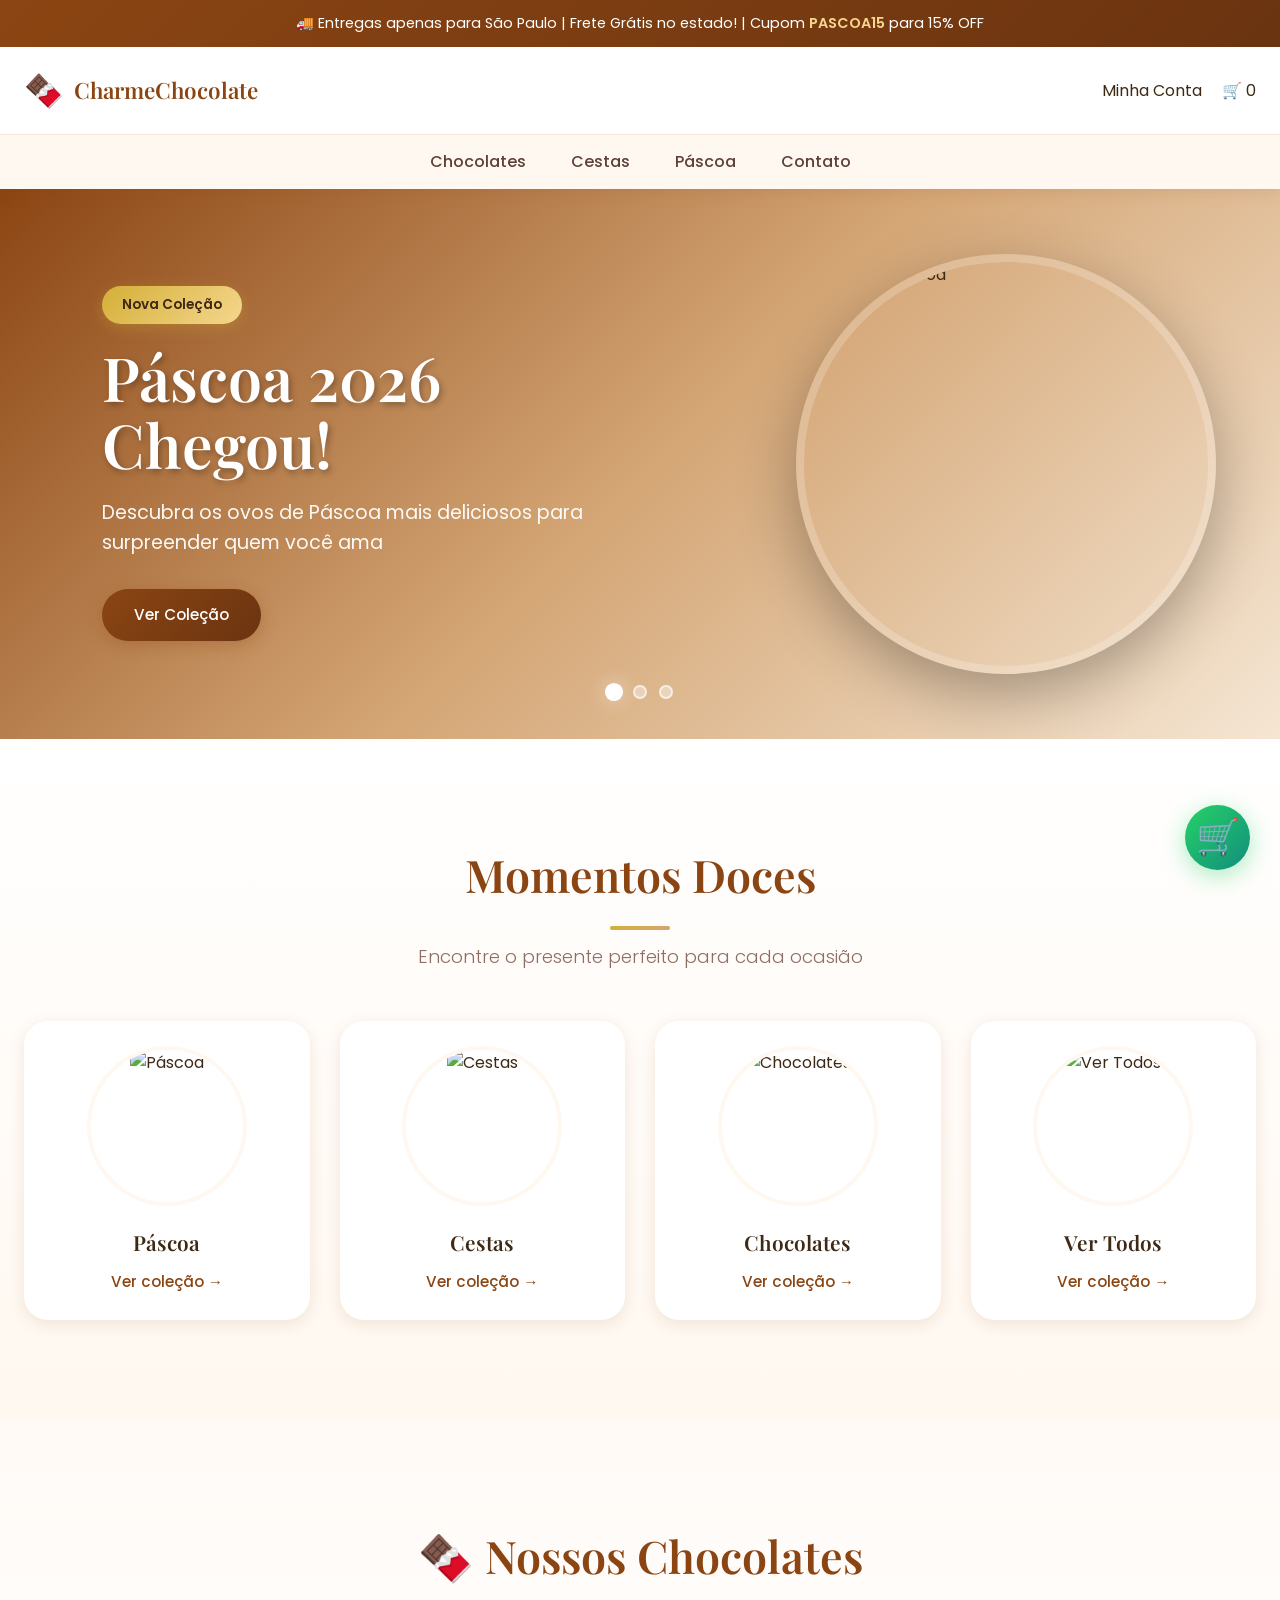
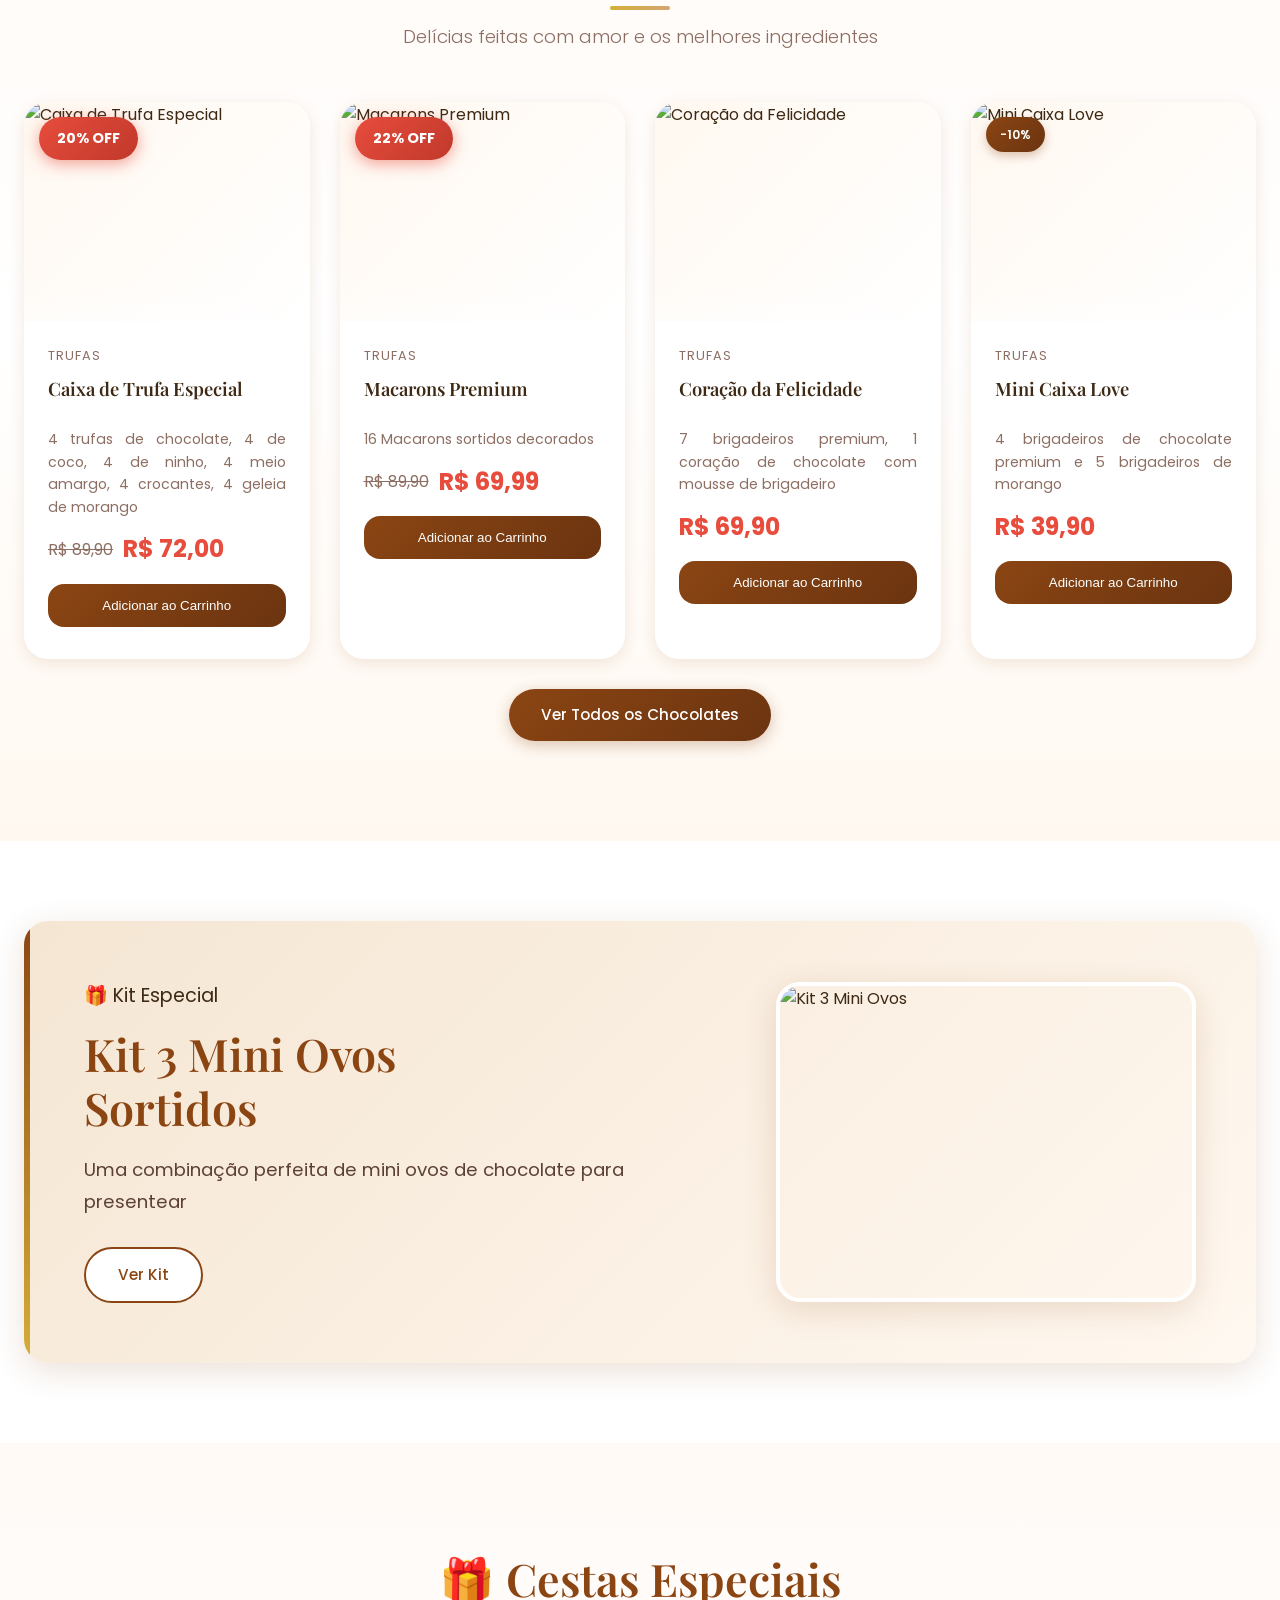
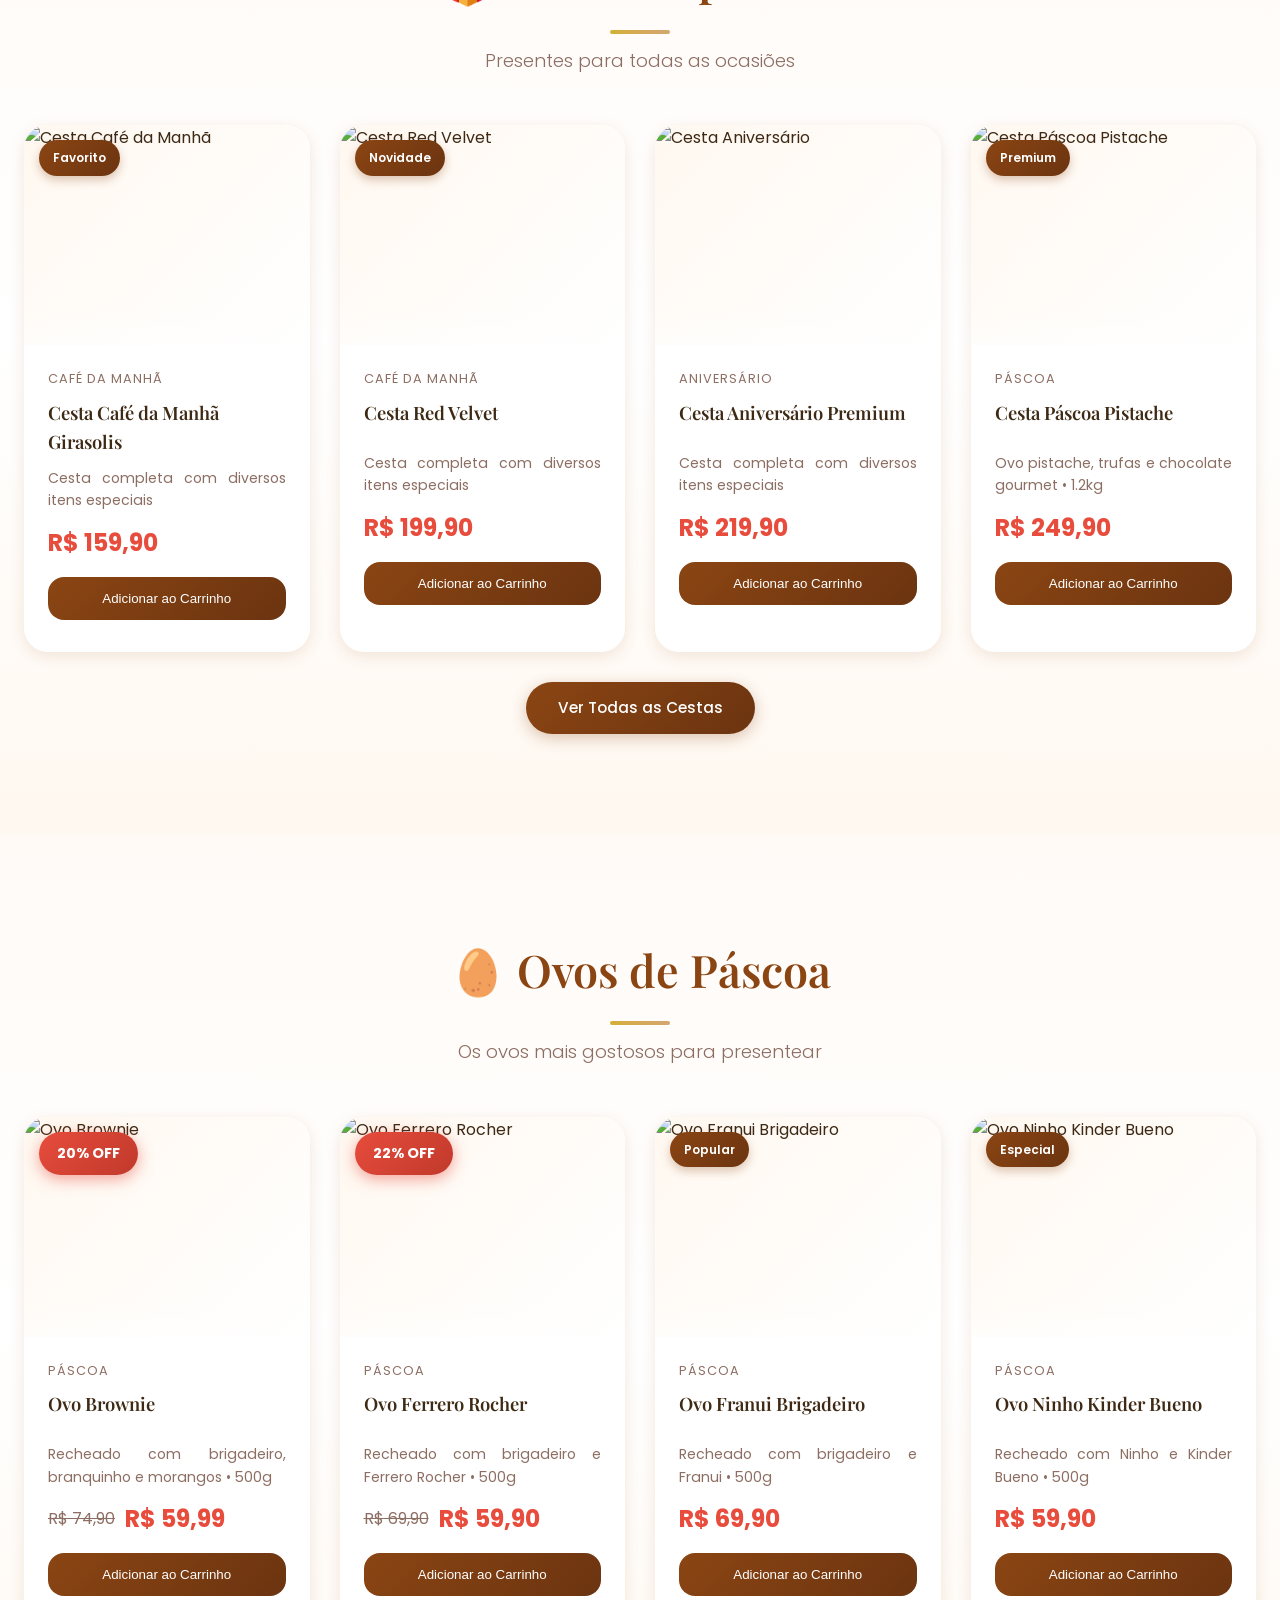
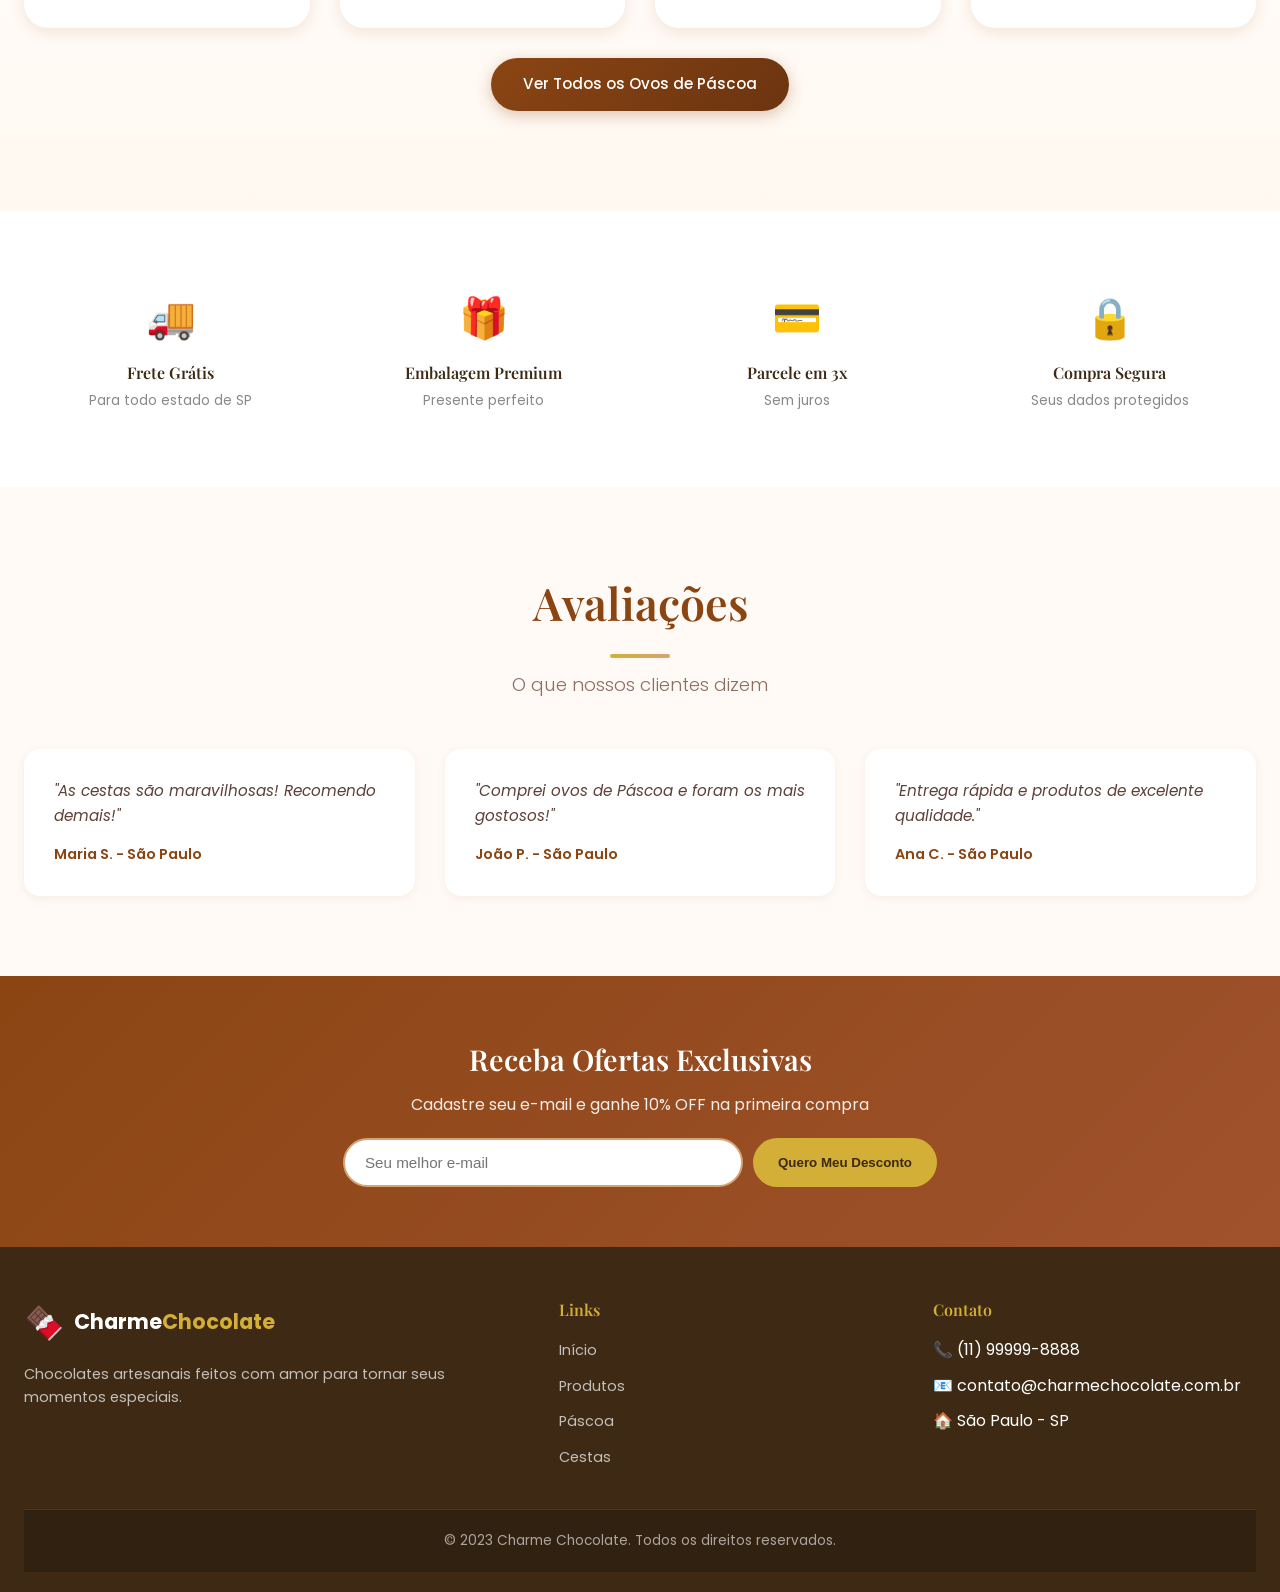
==== commit 16adab78: "Add files via upload" ====
--- a/index.html
+++ b/index.html
@@ -28,7 +28,13 @@
                         <span class="cart-count">0</span>
                     </a>
                 </div>
-                <button class="mobile-menu-btn">☰</button>
+                <button class="mobile-menu-btn">
+                    <svg width="24" height="24" viewBox="0 0 24 24" fill="none" stroke="currentColor" stroke-width="2" stroke-linecap="round" stroke-linejoin="round">
+                        <line x1="3" y1="6" x2="21" y2="6"></line>
+                        <line x1="3" y1="12" x2="21" y2="12"></line>
+                        <line x1="3" y1="18" x2="21" y2="18"></line>
+                    </svg>
+                </button>
             </div>
             <div class="categories-bar">
                 <ul class="categories-list">
@@ -443,6 +449,49 @@
         </section>
     </main>
 
+    <div class="mobile-menu-overlay" id="mobile-menu-overlay"></div>
+    <div class="mobile-menu" id="mobile-menu">
+        <div class="mobile-menu-header">
+            <span class="logo-icon">🍫</span>
+            <button class="mobile-menu-close" id="mobile-menu-close">
+                <svg width="24" height="24" viewBox="0 0 24 24" fill="none" stroke="currentColor" stroke-width="2" stroke-linecap="round" stroke-linejoin="round">
+                    <line x1="18" y1="6" x2="6" y2="18"></line>
+                    <line x1="6" y1="6" x2="18" y2="18"></line>
+                </svg>
+            </button>
+        </div>
+        <div class="mobile-menu-user">
+            <a href="minha-conta.html">
+                <span>👤</span>
+                <span id="mobile-user-name">Minha Conta</span>
+            </a>
+        </div>
+        <div class="mobile-menu-content">
+            <a href="index.html" class="mobile-nav-item">🏠 Início</a>
+            <a href="produtos.html" class="mobile-nav-item">🍫 Chocolates</a>
+            <div class="mobile-submenu">
+                <a href="produtos.html">Trufas</a>
+                <a href="produtos.html">Tabletes</a>
+                <a href="produtos.html">Bombons</a>
+            </div>
+            <a href="produtos.html" class="mobile-nav-item">🎁 Cestas</a>
+            <div class="mobile-submenu">
+                <a href="produtos.html">Café da Manhã</a>
+                <a href="produtos.html">Natal</a>
+                <a href="produtos.html">Aniversário</a>
+                <a href="produtos.html">Românticas</a>
+            </div>
+            <a href="produtos.html" class="mobile-nav-item">🥚 Páscoa</a>
+            <div class="mobile-submenu">
+                <a href="produtos.html">Ovos de Páscoa</a>
+                <a href="produtos.html">Infantis</a>
+                <a href="produtos.html">Adultos</a>
+            </div>
+            <a href="checkout.html" class="mobile-nav-item">🛒 Carrinho <span id="mobile-cart-count" style="background: #e74c3c; color: #fff; padding: 2px 8px; border-radius: 10px; font-size: 0.75rem; margin-left: 5px;">0</span></a>
+            <a href="https://wa.me/5511912345678?text=Ol%C3%A1%2C%20preciso%20de%20uma%20informa%C3%A7%C3%A3o" target="_blank" class="mobile-nav-item">📞 Contato</a>
+        </div>
+    </div>
+
     <footer class="footer">
         <div class="container">
             <div class="footer-grid">
--- a/styles.css
+++ b/styles.css
@@ -1442,6 +1442,10 @@
     .slide-content h1 {
         font-size: 2.5rem;
     }
+    
+    .checkout-grid {
+        grid-template-columns: 1fr;
+    }
 }
 
 @media (max-width: 768px) {
@@ -1505,8 +1509,302 @@
     .social-links {
         justify-content: center;
     }
-}
-
-.product-card .product-img {
-    cursor: zoom-in;
-}
+    
+    .checkout-grid {
+        grid-template-columns: 1fr;
+        gap: 20px;
+    }
+    
+    .cart-items-section,
+    .cart-summary-section {
+        padding: 20px;
+    }
+    
+    .welcome-message {
+        display: none;
+    }
+}
+
+@media (max-width: 480px) {
+    .hero-slider {
+        height: 300px;
+    }
+    
+    .slide-content h1 {
+        font-size: 1.5rem;
+    }
+    
+    .slide-content p {
+        font-size: 0.9rem;
+    }
+    
+    .btn {
+        padding: 10px 20px;
+        font-size: 0.85rem;
+    }
+    
+    .product-card {
+        margin-bottom: 20px;
+    }
+    
+    .product-img {
+        height: 180px;
+    }
+    
+    .nav-wrapper {
+        padding: 10px;
+    }
+    
+    .logo-icon {
+        font-size: 1.5rem;
+    }
+    
+    .logo-text {
+        font-size: 1.2rem;
+    }
+    
+    .announcement-bar {
+        font-size: 0.75rem;
+        padding: 8px;
+    }
+    
+    .page-header h1 {
+        font-size: 1.8rem;
+    }
+    
+    .page-header p {
+        font-size: 0.9rem;
+    }
+    
+    .cart-item {
+        flex-direction: column;
+        align-items: flex-start;
+    }
+    
+    .cart-item-image {
+        width: 100%;
+        height: 150px;
+    }
+    
+    .cart-item-details {
+        width: 100%;
+    }
+    
+    .cart-item-actions {
+        width: 100%;
+        flex-direction: column;
+        gap: 10px;
+    }
+    
+    .quantity-controls {
+        width: 100%;
+        justify-content: center;
+    }
+    
+    .remove-item-btn {
+        width: 100%;
+    }
+    
+    .order-card {
+        margin-bottom: 15px;
+    }
+    
+    .order-header {
+        flex-direction: column;
+        align-items: flex-start;
+    }
+    
+    .order-info {
+        width: 100%;
+    }
+    
+    .summary-card {
+        padding: 20px;
+    }
+    
+    .checkout-form .form-row {
+        flex-direction: column;
+        gap: 0;
+    }
+    
+    .payment-methods-checkout {
+        flex-direction: column;
+    }
+    
+    .pix-modal-content {
+        padding: 20px;
+        margin: 10px;
+    }
+    
+    .account-grid {
+        grid-template-columns: 1fr;
+    }
+    
+    .account-sidebar {
+        order: -1;
+    }
+    
+    .account-nav {
+        flex-direction: row;
+        overflow-x: auto;
+    }
+    
+    .account-nav-item {
+        min-width: 100px;
+        justify-content: center;
+        padding: 10px;
+    }
+    
+    .whatsapp-btn {
+        bottom: 20px;
+        right: 20px;
+    }
+    
+    .whatsapp-btn a {
+        width: 55px;
+        height: 55px;
+        font-size: 1.5rem;
+    }
+    
+    .product-badge {
+        padding: 5px 10px;
+        font-size: 0.65rem;
+    }
+    
+    .product-badge.off-badge {
+        padding: 6px 12px;
+        font-size: 0.75rem;
+    }
+    
+    .price-current {
+        font-size: 1.2rem;
+    }
+    
+    .price-old {
+        font-size: 0.85rem;
+    }
+}
+
+/* Mobile Menu */
+.mobile-menu-btn {
+    display: none;
+    background: none;
+    border: none;
+    font-size: 1.8rem;
+    color: var(--primary);
+    cursor: pointer;
+    padding: 5px;
+    z-index: 1002;
+}
+
+.mobile-menu-overlay {
+    display: none;
+    position: fixed;
+    top: 0;
+    left: 0;
+    width: 100%;
+    height: 100%;
+    background: rgba(0,0,0,0.5);
+    z-index: 1001;
+}
+
+.mobile-menu-overlay.active {
+    display: block;
+}
+
+.mobile-menu {
+    position: fixed;
+    top: 0;
+    right: -100%;
+    width: 280px;
+    height: 100%;
+    background: var(--white);
+    z-index: 1002;
+    transition: right 0.3s ease;
+    overflow-y: auto;
+    box-shadow: -5px 0 20px rgba(0,0,0,0.2);
+}
+
+.mobile-menu.active {
+    right: 0;
+}
+
+.mobile-menu-header {
+    display: flex;
+    justify-content: space-between;
+    align-items: center;
+    padding: 20px;
+    background: var(--bg-cream);
+    border-bottom: 1px solid rgba(139, 69, 19, 0.1);
+}
+
+.mobile-menu-close {
+    background: none;
+    border: none;
+    font-size: 1.8rem;
+    color: var(--primary);
+    cursor: pointer;
+}
+
+.mobile-menu-content {
+    padding: 20px 0;
+}
+
+.mobile-menu-user {
+    padding: 15px 20px;
+    background: var(--bg-light);
+    border-bottom: 1px solid rgba(139, 69, 19, 0.1);
+    margin-bottom: 10px;
+}
+
+.mobile-menu-user a {
+    display: flex;
+    align-items: center;
+    gap: 10px;
+    color: var(--primary);
+    font-weight: 500;
+}
+
+.mobile-nav-item {
+    display: block;
+    padding: 15px 20px;
+    color: var(--text-dark);
+    font-weight: 500;
+    border-bottom: 1px solid rgba(139, 69, 19, 0.05);
+    transition: var(--transition);
+}
+
+.mobile-nav-item:hover {
+    background: var(--bg-cream);
+    color: var(--primary);
+}
+
+.mobile-nav-item svg {
+    width: 20px;
+    height: 20px;
+    margin-right: 12px;
+    vertical-align: middle;
+}
+
+.mobile-submenu {
+    background: var(--bg-light);
+    padding-left: 20px;
+}
+
+.mobile-submenu a {
+    display: block;
+    padding: 12px 20px;
+    color: var(--text-medium);
+    font-size: 0.95rem;
+    border-bottom: 1px solid rgba(139, 69, 19, 0.05);
+}
+
+.mobile-submenu a:hover {
+    color: var(--primary);
+}
+
+@media (max-width: 768px) {
+    .mobile-menu-btn {
+        display: block;
+    }
+}
